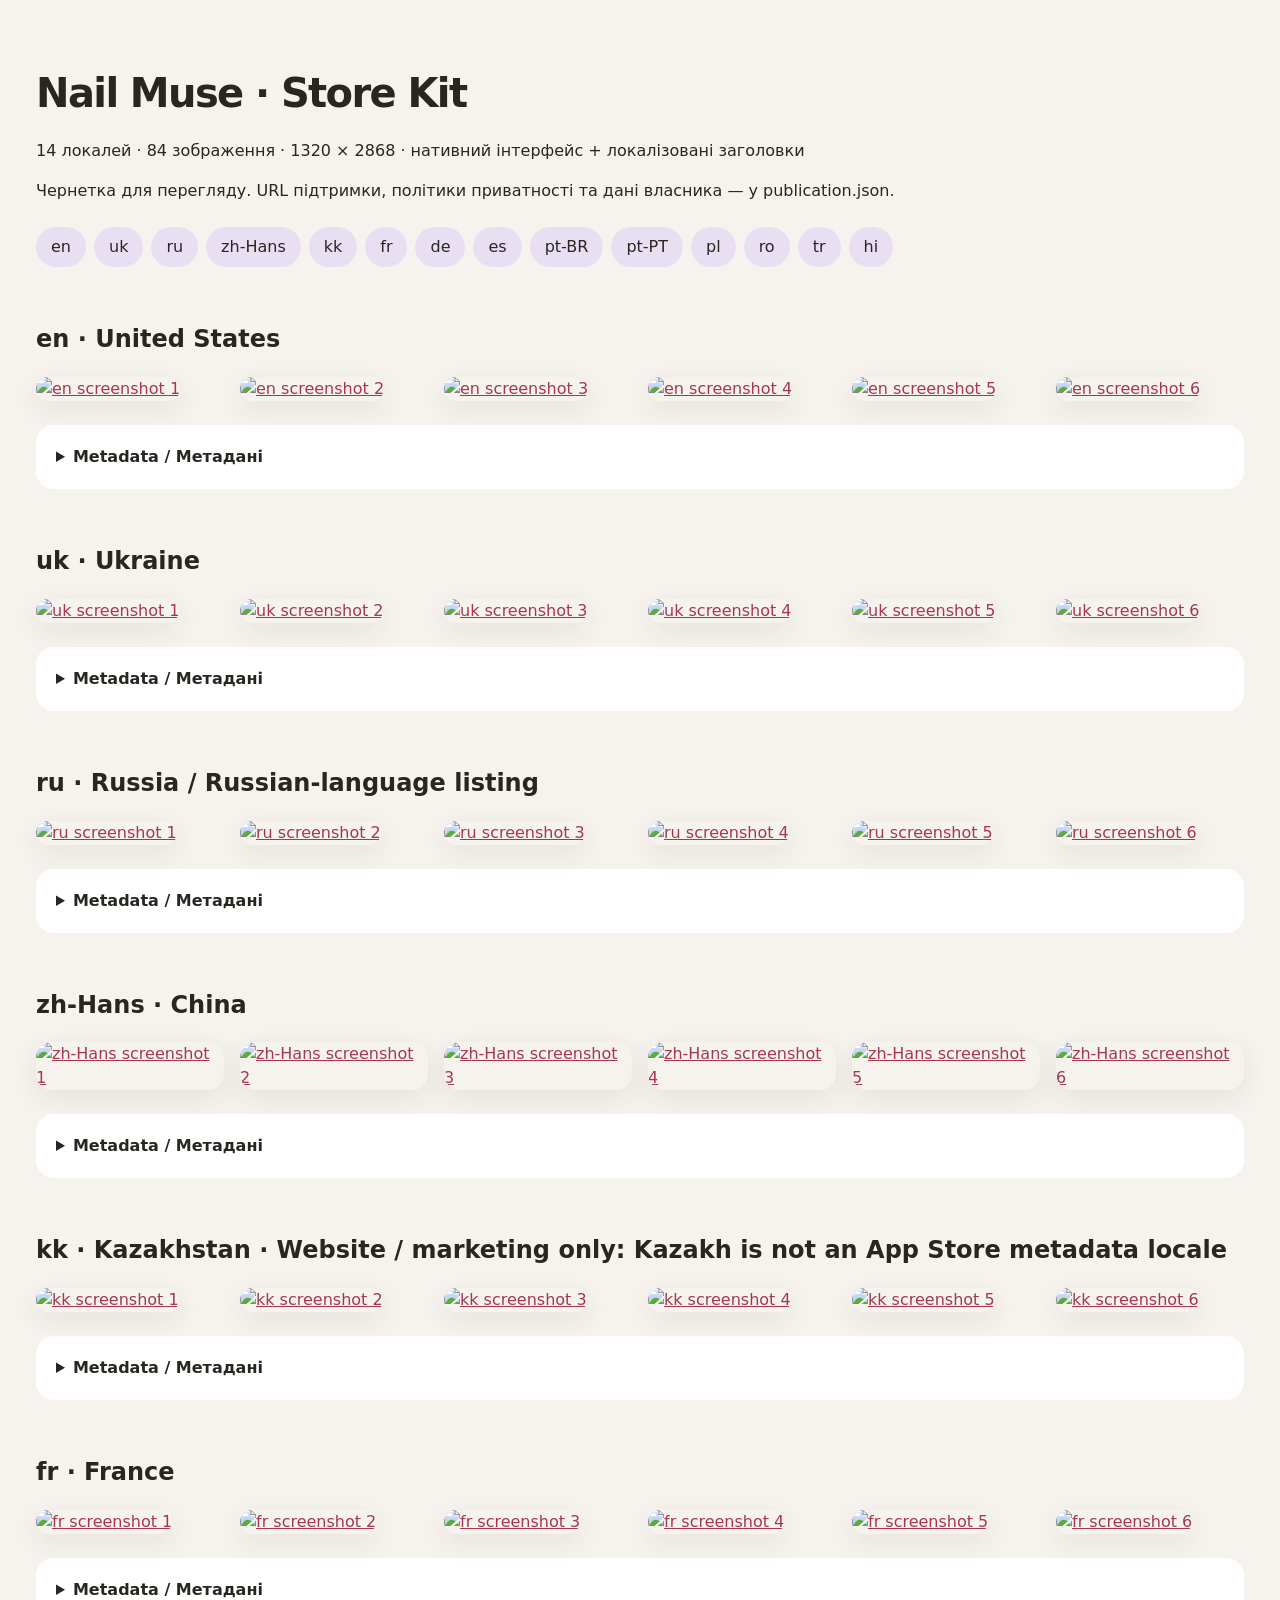
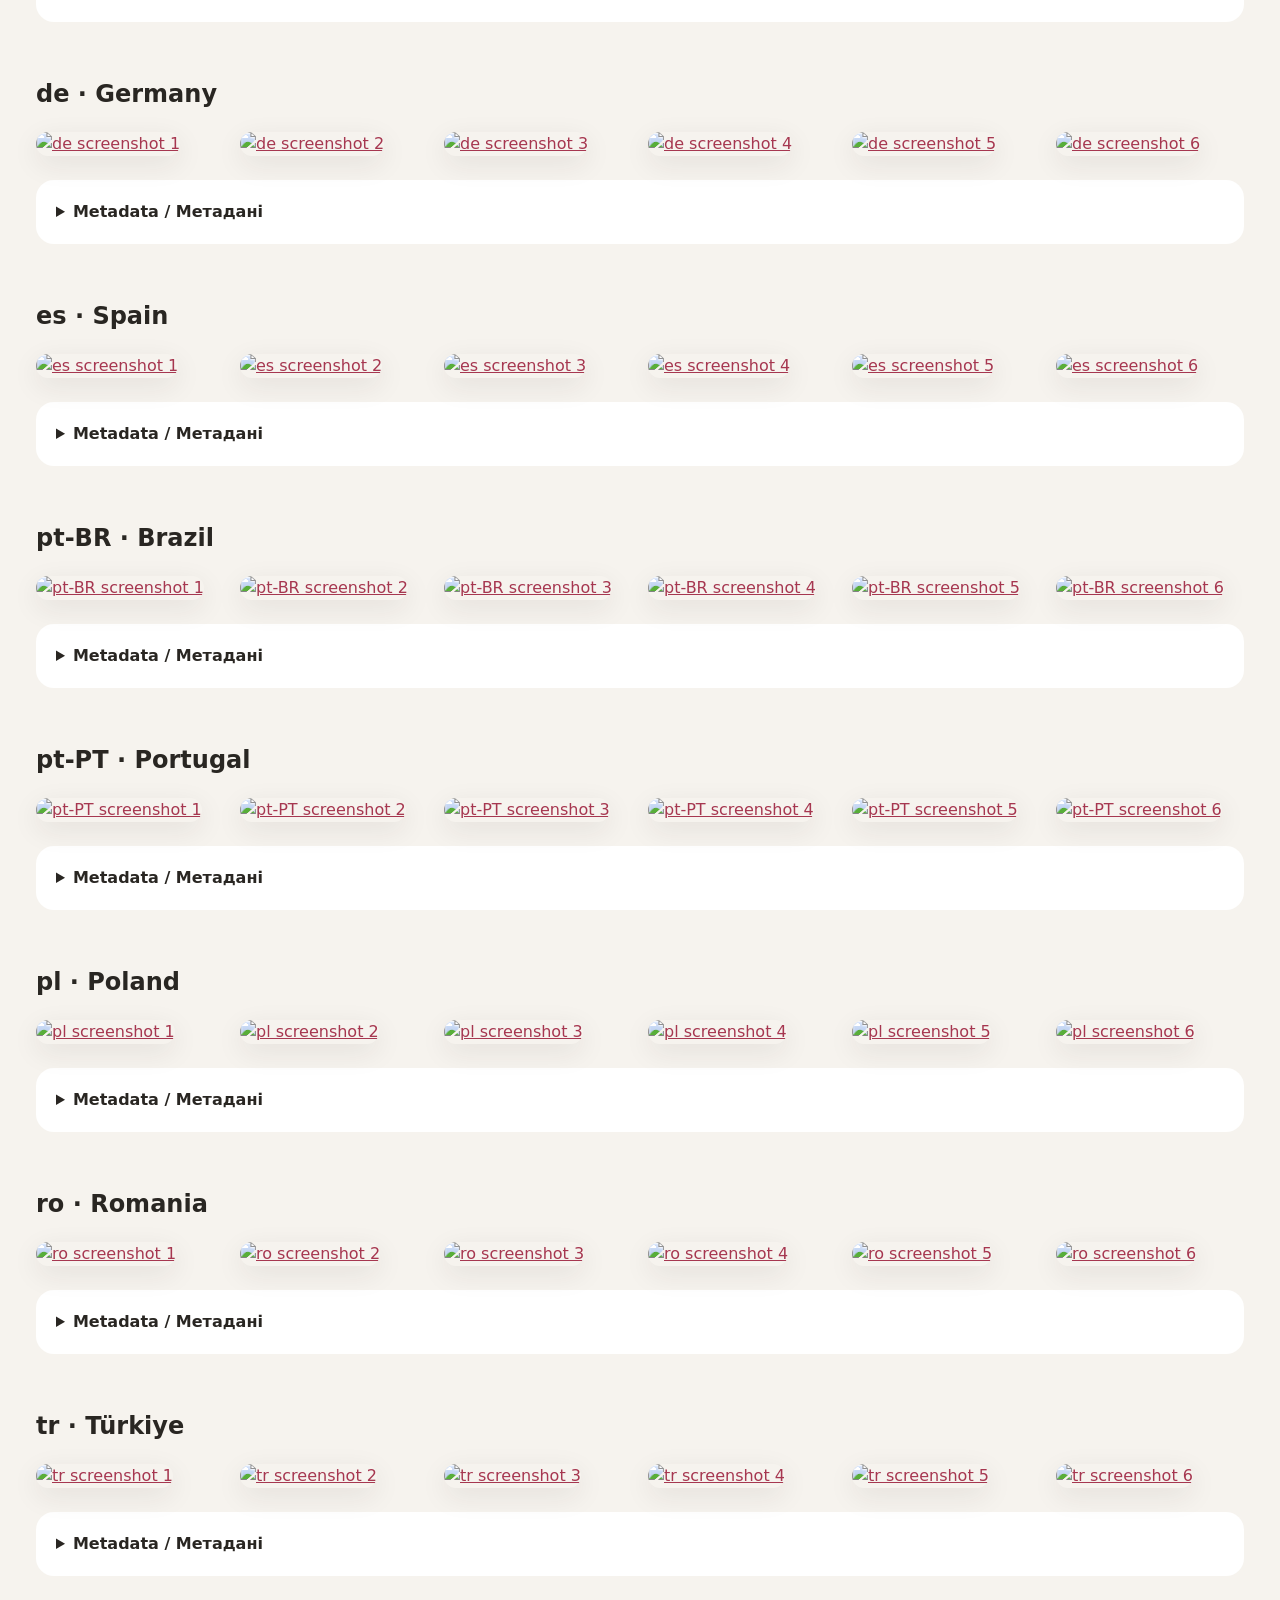
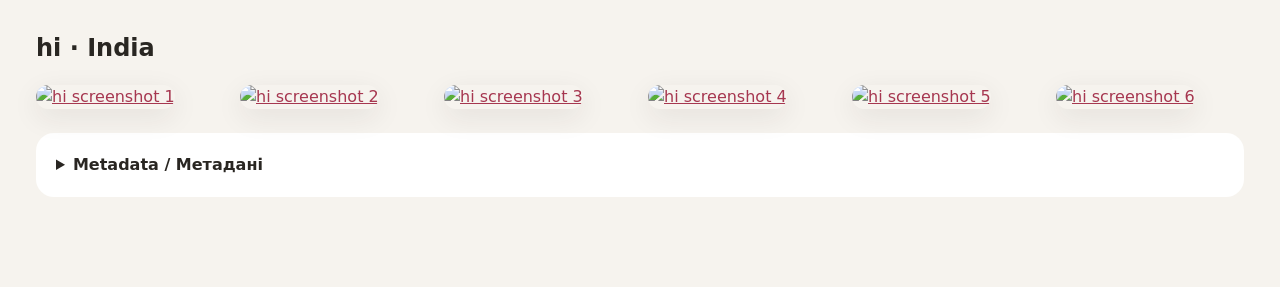
==== index.html @ b6df265c "Add files via upload" ====
<!doctype html><html lang="uk"><meta charset="utf-8"><meta name="viewport" content="width=device-width,initial-scale=1"><title>Nail Muse · Store Kit</title><style>body{font:16px system-ui;background:#f6f3ee;color:#292622;margin:0;padding:36px;line-height:1.5}h1{font-size:40px;letter-spacing:-1.6px;margin-bottom:0}nav{display:flex;gap:8px;flex-wrap:wrap;margin:24px 0}nav a{padding:8px 15px;background:#e9dff3;border-radius:24px;color:inherit;text-decoration:none}section{margin:54px 0;scroll-margin-top:24px}.shots{display:grid;grid-template-columns:repeat(6,minmax(0,1fr));gap:16px}.shots img{width:100%;border-radius:16px;box-shadow:0 8px 28px #29262216}pre{white-space:pre-wrap;font:inherit}details{background:white;border-radius:18px;padding:20px;margin-top:24px}summary{cursor:pointer;font-weight:650}strong{color:#a63750}@media(max-width:1100px){.shots{grid-template-columns:repeat(3,1fr)}}@media(max-width:600px){body{padding:18px}.shots{grid-template-columns:repeat(2,1fr)}}a{color:#a63750}</style><h1>Nail Muse · Store Kit</h1><p>14 локалей · 84 зображення · 1320 × 2868 · нативний інтерфейс + локалізовані заголовки</p><p>Чернетка для перегляду. URL підтримки, політики приватності та дані власника — у publication.json.</p><nav><a href="#en">en</a><a href="#uk">uk</a><a href="#ru">ru</a><a href="#zh-Hans">zh-Hans</a><a href="#kk">kk</a><a href="#fr">fr</a><a href="#de">de</a><a href="#es">es</a><a href="#pt-BR">pt-BR</a><a href="#pt-PT">pt-PT</a><a href="#pl">pl</a><a href="#ro">ro</a><a href="#tr">tr</a><a href="#hi">hi</a></nav><section id="en"><h2>en · United States</h2><div class="shots"><a href="screenshots/en-US/01.png"><img loading="lazy" src="screenshots/en-US/01.png" alt="en screenshot 1"></a><a href="screenshots/en-US/02.png"><img loading="lazy" src="screenshots/en-US/02.png" alt="en screenshot 2"></a><a href="screenshots/en-US/03.png"><img loading="lazy" src="screenshots/en-US/03.png" alt="en screenshot 3"></a><a href="screenshots/en-US/04.png"><img loading="lazy" src="screenshots/en-US/04.png" alt="en screenshot 4"></a><a href="screenshots/en-US/05.png"><img loading="lazy" src="screenshots/en-US/05.png" alt="en screenshot 5"></a><a href="screenshots/en-US/06.png"><img loading="lazy" src="screenshots/en-US/06.png" alt="en screenshot 6"></a></div><details><summary>Metadata / Метадані</summary><div><strong>name</strong><pre>Nail Muse: Virtual Nails</pre></div><div><strong>subtitle</strong><pre>Try colors, shapes &amp; nail art</pre></div><div><strong>promotional_text</strong><pre>Find your next manicure with live AR and photo try-on. Explore 48 shades, shapes, patterns and finishes, then save a look for your nail artist.</pre></div><div><strong>keywords</strong><pre>manicure,polish,beauty,salon,design,photo,tryon,gel,cat eye,french</pre></div><div><strong>description</strong><pre>Your next manicure starts with a little experimenting. Nail Muse lets you preview polish on your own nails with the live camera or a photo.

Explore 48 screen shades, from soft nudes to rich reds. Try your natural outline or preview almond, oval, square, squoval, coffin and stiletto shapes with adjustable length. Mix 16 pattern options and 8 effects, including French, ombré, cat eye, chrome and jelly. Choose a glossy, satin or matte finish.

Compare before and after, freeze a camera frame, or import a photo. Save and share a look to help explain your idea to a nail artist.

Images are processed on your iPhone. No account is required. Colors and extensions are visual approximations, not calibrated product matches. Results depend on lighting, angle and nail visibility.</pre></div><div><strong>release_notes</strong><pre>Choose from 13 interface languages, including Brazilian and European Portuguese. Improved lighting response, preserved natural nail detail and a new app icon.</pre></div></details></section><section id="uk"><h2>uk · Ukraine</h2><div class="shots"><a href="screenshots/uk/01.png"><img loading="lazy" src="screenshots/uk/01.png" alt="uk screenshot 1"></a><a href="screenshots/uk/02.png"><img loading="lazy" src="screenshots/uk/02.png" alt="uk screenshot 2"></a><a href="screenshots/uk/03.png"><img loading="lazy" src="screenshots/uk/03.png" alt="uk screenshot 3"></a><a href="screenshots/uk/04.png"><img loading="lazy" src="screenshots/uk/04.png" alt="uk screenshot 4"></a><a href="screenshots/uk/05.png"><img loading="lazy" src="screenshots/uk/05.png" alt="uk screenshot 5"></a><a href="screenshots/uk/06.png"><img loading="lazy" src="screenshots/uk/06.png" alt="uk screenshot 6"></a></div><details><summary>Metadata / Метадані</summary><div><strong>name</strong><pre>Nail Muse: Примірка манікюру</pre></div><div><strong>subtitle</strong><pre>Кольори, форми й дизайн нігтів</pre></div><div><strong>promotional_text</strong><pre>Знайди наступний манікюр у живій AR-примірці або на фото. Спробуй 48 відтінків, форми, малюнки й ефекти та збережи образ для майстра.</pre></div><div><strong>keywords</strong><pre>нігті,лак,салон,дизайн,фото,френч,краса</pre></div><div><strong>description</strong><pre>Твій наступний манікюр починається з експерименту. Nail Muse допоможе приміряти покриття на власних нігтях через камеру наживо або на фото.

Обирай серед 48 екранних відтінків — від ніжного нюду до насичених червоних. Залиш свою форму або приміряй мигдаль, овал, квадрат, м’який квадрат, балерину чи стилет із різною довжиною. Поєднуй 16 варіантів малюнків і 8 ефектів: френч, омбре, котяче око, хром, желе та інші. Заверши образ глянцем, сатином або матом.

Порівнюй до й після, фіксуй кадр із камери або завантажуй фото. Збережи та поділися образом, щоб показати майстру свою ідею.

Обробка відбувається на iPhone. Обліковий запис не потрібен. Кольори й нарощування — візуальна імітація, без калібрування під конкретні продукти. Результат залежить від світла, ракурсу й видимості нігтів.</pre></div><div><strong>release_notes</strong><pre>13 мов інтерфейсу, зокрема португальська для Бразилії та Португалії. Поліпшена реакція на освітлення, збереження деталей власного нігтя та нова іконка.</pre></div></details></section><section id="ru"><h2>ru · Russia / Russian-language listing</h2><div class="shots"><a href="screenshots/ru/01.png"><img loading="lazy" src="screenshots/ru/01.png" alt="ru screenshot 1"></a><a href="screenshots/ru/02.png"><img loading="lazy" src="screenshots/ru/02.png" alt="ru screenshot 2"></a><a href="screenshots/ru/03.png"><img loading="lazy" src="screenshots/ru/03.png" alt="ru screenshot 3"></a><a href="screenshots/ru/04.png"><img loading="lazy" src="screenshots/ru/04.png" alt="ru screenshot 4"></a><a href="screenshots/ru/05.png"><img loading="lazy" src="screenshots/ru/05.png" alt="ru screenshot 5"></a><a href="screenshots/ru/06.png"><img loading="lazy" src="screenshots/ru/06.png" alt="ru screenshot 6"></a></div><details><summary>Metadata / Метадані</summary><div><strong>name</strong><pre>Nail Muse: Примерка маникюра</pre></div><div><strong>subtitle</strong><pre>Цвета, формы и дизайн ногтей</pre></div><div><strong>promotional_text</strong><pre>Найди следующий маникюр с живой AR-примеркой или на фото. Попробуй 48 оттенков, формы, рисунки и эффекты, затем сохрани образ для мастера.</pre></div><div><strong>keywords</strong><pre>ногти,лак,салон,дизайн,фото,френч,красота</pre></div><div><strong>description</strong><pre>Твой следующий маникюр начинается с эксперимента. Nail Muse позволяет примерить покрытие на собственных ногтях через камеру вживую или на фото.

Выбирай из 48 экранных оттенков — от нежного нюда до насыщенного красного. Оставь свою форму или примерь миндаль, овал, квадрат, мягкий квадрат, балерину и стилет с разной длиной. Сочетай 16 вариантов рисунков и 8 эффектов: френч, омбре, кошачий глаз, хром, желе и другие. Выбери глянцевый, сатиновый или матовый финиш.

Сравнивай до и после, фиксируй кадр с камеры или загружай фото. Сохрани образ и поделись им, чтобы объяснить мастеру свою идею.

Обработка выполняется на iPhone. Аккаунт не нужен. Цвета и наращивание — визуальная имитация без калибровки под конкретные продукты. Результат зависит от света, ракурса и видимости ногтей.</pre></div><div><strong>release_notes</strong><pre>13 языков интерфейса, включая португальский для Бразилии и Португалии. Улучшенная реакция на освещение, сохранение деталей своего ногтя и новая иконка.</pre></div></details></section><section id="zh-Hans"><h2>zh-Hans · China</h2><div class="shots"><a href="screenshots/zh-Hans/01.png"><img loading="lazy" src="screenshots/zh-Hans/01.png" alt="zh-Hans screenshot 1"></a><a href="screenshots/zh-Hans/02.png"><img loading="lazy" src="screenshots/zh-Hans/02.png" alt="zh-Hans screenshot 2"></a><a href="screenshots/zh-Hans/03.png"><img loading="lazy" src="screenshots/zh-Hans/03.png" alt="zh-Hans screenshot 3"></a><a href="screenshots/zh-Hans/04.png"><img loading="lazy" src="screenshots/zh-Hans/04.png" alt="zh-Hans screenshot 4"></a><a href="screenshots/zh-Hans/05.png"><img loading="lazy" src="screenshots/zh-Hans/05.png" alt="zh-Hans screenshot 5"></a><a href="screenshots/zh-Hans/06.png"><img loading="lazy" src="screenshots/zh-Hans/06.png" alt="zh-Hans screenshot 6"></a></div><details><summary>Metadata / Метадані</summary><div><strong>name</strong><pre>Nail Muse：美甲试戴</pre></div><div><strong>subtitle</strong><pre>试颜色、甲形与美甲图案</pre></div><div><strong>promotional_text</strong><pre>用实时 AR 或照片探索下一款美甲。试戴 48 种色调、多种甲形、图案与质感，保存喜欢的搭配，展示给美甲师。</pre></div><div><strong>keywords</strong><pre>美甲试戴,指甲油,美甲设计,猫眼美甲,法式美甲,照片试色</pre></div><div><strong>description</strong><pre>下一款美甲，从试一试开始。Nail Muse 让你通过实时摄像头或照片，在自己的指甲上预览涂层。

探索 48 种屏幕色调，从柔和裸色到浓郁红色。保留原甲形，或预览杏仁形、椭圆形、方形、方圆形、芭蕾形和尖形，并调整长度。搭配 16 种图案选项与 8 种效果，包括法式、渐变、猫眼、镜面和果冻。还可选择亮面、缎面或哑光质感。

查看前后对比、拍下摄像头画面，或导入照片。保存并分享搭配，让美甲师更容易了解你的想法。

图像在 iPhone 上处理，无需注册账户。颜色与延长甲效果仅供视觉参考，未经具体产品色彩校准。效果取决于光线、角度和指甲可见程度。</pre></div><div><strong>release_notes</strong><pre>支持 13 种界面语言，包括巴西葡萄牙语和欧洲葡萄牙语。改进光照响应，保留自然指甲细节，并更新应用图标。</pre></div></details></section><section id="kk"><h2>kk · Kazakhstan · Website / marketing only: Kazakh is not an App Store metadata locale</h2><div class="shots"><a href="extra-locales/kk-KZ/screenshots/01.png"><img loading="lazy" src="extra-locales/kk-KZ/screenshots/01.png" alt="kk screenshot 1"></a><a href="extra-locales/kk-KZ/screenshots/02.png"><img loading="lazy" src="extra-locales/kk-KZ/screenshots/02.png" alt="kk screenshot 2"></a><a href="extra-locales/kk-KZ/screenshots/03.png"><img loading="lazy" src="extra-locales/kk-KZ/screenshots/03.png" alt="kk screenshot 3"></a><a href="extra-locales/kk-KZ/screenshots/04.png"><img loading="lazy" src="extra-locales/kk-KZ/screenshots/04.png" alt="kk screenshot 4"></a><a href="extra-locales/kk-KZ/screenshots/05.png"><img loading="lazy" src="extra-locales/kk-KZ/screenshots/05.png" alt="kk screenshot 5"></a><a href="extra-locales/kk-KZ/screenshots/06.png"><img loading="lazy" src="extra-locales/kk-KZ/screenshots/06.png" alt="kk screenshot 6"></a></div><details><summary>Metadata / Метадані</summary><div><strong>name</strong><pre>Nail Muse: Маникюр</pre></div><div><strong>subtitle</strong><pre>Тырнақ түсі, пішіні мен өрнегі</pre></div><div><strong>promotional_text</strong><pre>Келесі маникюріңді тікелей AR немесе фото арқылы байқап көр. 48 реңк, пішіндер, өрнектер мен әсерлерді таңда да, ұнағанын шеберге сақта.</pre></div><div><strong>keywords</strong><pre>тырнақ,маникюр,лак,өрнек,сұлулық</pre></div><div><strong>description</strong><pre>Келесі маникюрің тәжірибеден басталады. Nail Muse камера арқылы тікелей немесе фотода өз тырнақтарыңа лакты байқап көруге көмектеседі.

Нәзік нюдтан қанық қызылға дейін экрандағы 48 реңкті таңда. Табиғи пішінді сақта немесе бадам, сопақ, шаршы, жұмсақ шаршы, балерина және стилет пішіндерін әртүрлі ұзындықпен байқап көр. 16 өрнек нұсқасын және 8 әсерді үйлестір: френч, омбре, мысық көзі, хром, желе және басқалары. Жылтыр, сатин немесе күңгірт әрлеуді таңда.

Дейін және кейін салыстыр, камерадан кадр түсір немесе фото жүкте. Шеберге ойыңды түсіндіру үшін ұнаған көріністі сақтап, бөліс.

Өңдеу iPhone ішінде жүреді. Тіркелгі қажет емес. Түстер мен ұзартулар шамамен көрсетіледі, нақты өнімдерге калибрленбеген. Нәтиже жарыққа, бұрышқа және тырнақтардың көрінуіне байланысты.</pre></div><div><strong>release_notes</strong><pre>Интерфейстің 13 тілі, соның ішінде Бразилия және Португалия португал тілі. Жарыққа бейімделу жақсарды, табиғи тырнақ бөлшектері сақталады және жаңа белгіше қосылды.</pre></div></details></section><section id="fr"><h2>fr · France</h2><div class="shots"><a href="screenshots/fr-FR/01.png"><img loading="lazy" src="screenshots/fr-FR/01.png" alt="fr screenshot 1"></a><a href="screenshots/fr-FR/02.png"><img loading="lazy" src="screenshots/fr-FR/02.png" alt="fr screenshot 2"></a><a href="screenshots/fr-FR/03.png"><img loading="lazy" src="screenshots/fr-FR/03.png" alt="fr screenshot 3"></a><a href="screenshots/fr-FR/04.png"><img loading="lazy" src="screenshots/fr-FR/04.png" alt="fr screenshot 4"></a><a href="screenshots/fr-FR/05.png"><img loading="lazy" src="screenshots/fr-FR/05.png" alt="fr screenshot 5"></a><a href="screenshots/fr-FR/06.png"><img loading="lazy" src="screenshots/fr-FR/06.png" alt="fr screenshot 6"></a></div><details><summary>Metadata / Метадані</summary><div><strong>name</strong><pre>Nail Muse : Ongles virtuels</pre></div><div><strong>subtitle</strong><pre>Couleurs, formes et nail art</pre></div><div><strong>promotional_text</strong><pre>Trouvez votre prochaine manucure en AR ou sur photo. Explorez 48 teintes, formes, motifs et finitions, puis enregistrez un look pour votre pro.</pre></div><div><strong>keywords</strong><pre>manucure,vernis,beauté,salon,motif,photo,essai,gel,ongles,french</pre></div><div><strong>description</strong><pre>Votre prochaine manucure commence par un essai. Nail Muse vous permet de visualiser du vernis sur vos propres ongles, en direct avec la caméra ou sur une photo.

Explorez 48 teintes à l’écran, du nude doux au rouge intense. Gardez votre contour naturel ou essayez les formes amande, ovale, carrée, carré arrondi, ballerine et stiletto avec une longueur ajustable. Combinez 16 options de motifs et 8 effets, dont French, ombré, œil de chat, chrome et jelly. Choisissez une finition brillante, satinée ou mate.

Comparez avant et après, capturez une image ou importez une photo. Enregistrez et partagez votre look pour expliquer votre idée à votre pro.

Les images sont traitées sur votre iPhone. Aucun compte requis. Les couleurs et extensions sont indicatives, sans correspondance calibrée avec des produits précis. Le résultat dépend de la lumière, de l’angle et de la visibilité des ongles.</pre></div><div><strong>release_notes</strong><pre>13 langues d’interface, dont le portugais du Brésil et du Portugal. Éclairage amélioré, détails naturels de l’ongle préservés et nouvelle icône.</pre></div></details></section><section id="de"><h2>de · Germany</h2><div class="shots"><a href="screenshots/de-DE/01.png"><img loading="lazy" src="screenshots/de-DE/01.png" alt="de screenshot 1"></a><a href="screenshots/de-DE/02.png"><img loading="lazy" src="screenshots/de-DE/02.png" alt="de screenshot 2"></a><a href="screenshots/de-DE/03.png"><img loading="lazy" src="screenshots/de-DE/03.png" alt="de screenshot 3"></a><a href="screenshots/de-DE/04.png"><img loading="lazy" src="screenshots/de-DE/04.png" alt="de screenshot 4"></a><a href="screenshots/de-DE/05.png"><img loading="lazy" src="screenshots/de-DE/05.png" alt="de screenshot 5"></a><a href="screenshots/de-DE/06.png"><img loading="lazy" src="screenshots/de-DE/06.png" alt="de screenshot 6"></a></div><details><summary>Metadata / Метадані</summary><div><strong>name</strong><pre>Nail Muse: Virtuelle Nägel</pre></div><div><strong>subtitle</strong><pre>Farben, Formen &amp; Nageldesign</pre></div><div><strong>promotional_text</strong><pre>Finde deine nächste Maniküre mit Live-AR und Foto-Anprobe. Entdecke 48 Farben, Formen, Muster und Finishes. Speichere deinen Look fürs Nagelstudio.</pre></div><div><strong>keywords</strong><pre>maniküre,nagellack,beauty,studio,muster,foto,anprobe,gel,katzenauge,french</pre></div><div><strong>description</strong><pre>Deine nächste Maniküre beginnt mit Ausprobieren. Mit Nail Muse siehst du Nagellack auf deinen eigenen Nägeln – live mit der Kamera oder auf einem Foto.

Entdecke 48 Bildschirmfarben, von sanften Nudetönen bis zu sattem Rot. Behalte deine natürliche Kontur oder probiere Mandel, Oval, Eckig, Abgerundet, Ballerina und Stiletto mit anpassbarer Länge. Kombiniere 16 Musteroptionen und 8 Effekte, darunter French, Ombré, Katzenauge, Chrom und Jelly. Wähle Glanz, Satin oder Matt.

Vergleiche vorher und nachher, nimm ein Kamerabild auf oder importiere ein Foto. Speichere und teile einen Look, um deine Idee im Nagelstudio zu zeigen.

Bilder werden auf deinem iPhone verarbeitet. Kein Konto erforderlich. Farben und Verlängerungen sind visuelle Näherungen ohne kalibrierte Produktzuordnung. Das Ergebnis hängt von Licht, Winkel und sichtbaren Nägeln ab.</pre></div><div><strong>release_notes</strong><pre>13 Sprachen, darunter brasilianisches und europäisches Portugiesisch. Verbesserte Lichtanpassung, erhaltene natürliche Nageldetails und ein neues App-Symbol.</pre></div></details></section><section id="es"><h2>es · Spain</h2><div class="shots"><a href="screenshots/es-ES/01.png"><img loading="lazy" src="screenshots/es-ES/01.png" alt="es screenshot 1"></a><a href="screenshots/es-ES/02.png"><img loading="lazy" src="screenshots/es-ES/02.png" alt="es screenshot 2"></a><a href="screenshots/es-ES/03.png"><img loading="lazy" src="screenshots/es-ES/03.png" alt="es screenshot 3"></a><a href="screenshots/es-ES/04.png"><img loading="lazy" src="screenshots/es-ES/04.png" alt="es screenshot 4"></a><a href="screenshots/es-ES/05.png"><img loading="lazy" src="screenshots/es-ES/05.png" alt="es screenshot 5"></a><a href="screenshots/es-ES/06.png"><img loading="lazy" src="screenshots/es-ES/06.png" alt="es screenshot 6"></a></div><details><summary>Metadata / Метадані</summary><div><strong>name</strong><pre>Nail Muse: Uñas virtuales</pre></div><div><strong>subtitle</strong><pre>Prueba colores y diseños</pre></div><div><strong>promotional_text</strong><pre>Encuentra tu próxima manicura con AR en directo o en una foto. Explora 48 tonos, formas, diseños y acabados. Guarda tu look para tu manicurista.</pre></div><div><strong>keywords</strong><pre>manicura,esmalte,belleza,salón,diseño,foto,prueba,gel,francesa,ojodegato</pre></div><div><strong>description</strong><pre>Tu próxima manicura empieza por probar. Nail Muse te permite ver esmalte en tus propias uñas con la cámara en directo o en una foto.

Explora 48 tonos en pantalla, desde nude suaves hasta rojos intensos. Conserva tu contorno natural o prueba formas almendradas, ovaladas, cuadradas, cuadradas suaves, bailarinas y stiletto con longitud ajustable. Combina 16 opciones de diseño y 8 efectos, como francesa, degradado, ojo de gato, cromo y jelly. Elige brillo, satinado o mate.

Compara antes y después, captura un fotograma o importa una foto. Guarda y comparte un look para explicar tu idea a tu manicurista.

Las imágenes se procesan en tu iPhone. No necesitas una cuenta. Los colores y las extensiones son aproximaciones visuales, sin equivalencia calibrada con productos concretos. El resultado depende de la luz, el ángulo y la visibilidad de las uñas.</pre></div><div><strong>release_notes</strong><pre>Interfaz en 13 idiomas, incluidos portugués de Brasil y de Portugal. Mejor respuesta a la iluminación, detalles naturales de la uña preservados y nuevo icono.</pre></div></details></section><section id="pt-BR"><h2>pt-BR · Brazil</h2><div class="shots"><a href="screenshots/pt-BR/01.png"><img loading="lazy" src="screenshots/pt-BR/01.png" alt="pt-BR screenshot 1"></a><a href="screenshots/pt-BR/02.png"><img loading="lazy" src="screenshots/pt-BR/02.png" alt="pt-BR screenshot 2"></a><a href="screenshots/pt-BR/03.png"><img loading="lazy" src="screenshots/pt-BR/03.png" alt="pt-BR screenshot 3"></a><a href="screenshots/pt-BR/04.png"><img loading="lazy" src="screenshots/pt-BR/04.png" alt="pt-BR screenshot 4"></a><a href="screenshots/pt-BR/05.png"><img loading="lazy" src="screenshots/pt-BR/05.png" alt="pt-BR screenshot 5"></a><a href="screenshots/pt-BR/06.png"><img loading="lazy" src="screenshots/pt-BR/06.png" alt="pt-BR screenshot 6"></a></div><details><summary>Metadata / Метадані</summary><div><strong>name</strong><pre>Nail Muse: Unhas virtuais</pre></div><div><strong>subtitle</strong><pre>Teste cores, formatos e arte</pre></div><div><strong>promotional_text</strong><pre>Encontre sua próxima manicure com AR ao vivo ou em foto. Explore 48 tons, formatos, desenhos e acabamentos. Salve seu look para sua manicure.</pre></div><div><strong>keywords</strong><pre>manicure,esmalte,beleza,salão,desenho,foto,teste,gel,francesinha,unhas</pre></div><div><strong>description</strong><pre>Sua próxima manicure começa com uma experiência. Nail Muse permite testar esmaltes nas suas próprias unhas com a câmera ao vivo ou em uma foto.

Explore 48 tons na tela, dos nudes suaves aos vermelhos intensos. Mantenha seu formato natural ou teste unhas amendoadas, ovais, quadradas, quadradas suaves, bailarinas e stiletto com comprimento ajustável. Combine 16 opções de desenho e 8 efeitos, incluindo francesinha, ombré, olho de gato, cromado e jelly. Escolha brilho, acetinado ou fosco.

Compare antes e depois, capture uma imagem da câmera ou importe uma foto. Salve e compartilhe um look para mostrar sua ideia à manicure.

As imagens são processadas no seu iPhone. Não é preciso criar uma conta. Cores e alongamentos são aproximações visuais, sem correspondência calibrada com produtos específicos. O resultado depende da luz, do ângulo e da visibilidade das unhas.</pre></div><div><strong>release_notes</strong><pre>Interface em 13 idiomas, incluindo português do Brasil e de Portugal. Melhor resposta à iluminação, detalhes naturais da unha preservados e novo ícone.</pre></div></details></section><section id="pt-PT"><h2>pt-PT · Portugal</h2><div class="shots"><a href="screenshots/pt-PT/01.png"><img loading="lazy" src="screenshots/pt-PT/01.png" alt="pt-PT screenshot 1"></a><a href="screenshots/pt-PT/02.png"><img loading="lazy" src="screenshots/pt-PT/02.png" alt="pt-PT screenshot 2"></a><a href="screenshots/pt-PT/03.png"><img loading="lazy" src="screenshots/pt-PT/03.png" alt="pt-PT screenshot 3"></a><a href="screenshots/pt-PT/04.png"><img loading="lazy" src="screenshots/pt-PT/04.png" alt="pt-PT screenshot 4"></a><a href="screenshots/pt-PT/05.png"><img loading="lazy" src="screenshots/pt-PT/05.png" alt="pt-PT screenshot 5"></a><a href="screenshots/pt-PT/06.png"><img loading="lazy" src="screenshots/pt-PT/06.png" alt="pt-PT screenshot 6"></a></div><details><summary>Metadata / Метадані</summary><div><strong>name</strong><pre>Nail Muse: Unhas virtuais</pre></div><div><strong>subtitle</strong><pre>Experimenta cores e formatos</pre></div><div><strong>promotional_text</strong><pre>Encontra a tua próxima manicura com AR em direto ou numa foto. Explora 48 tons, formatos, desenhos e acabamentos. Guarda o look para a tua profissional.</pre></div><div><strong>keywords</strong><pre>manicura,verniz,beleza,salão,desenho,foto,experimentar,gel,francesinha,unhas</pre></div><div><strong>description</strong><pre>A tua próxima manicura começa por experimentar. Nail Muse permite experimentar vernizes nas tuas próprias unhas com a câmara em direto ou numa fotografia.

Explora 48 tons no ecrã, dos nudes suaves aos vermelhos intensos. Mantém o teu formato natural ou experimenta unhas amendoadas, ovais, quadradas, quadradas suaves, bailarinas e stiletto com comprimento ajustável. Combina 16 opções de desenho e 8 efeitos, incluindo francesinha, ombré, olho de gato, cromado e jelly. Escolhe brilho, acetinado ou mate.

Compara antes e depois, captura uma imagem da câmara ou importa uma foto. Guarda e partilha um look para mostrar a tua ideia à profissional de unhas.

As imagens são processadas no teu iPhone. Não precisas de criar uma conta. Cores e alongamentos são aproximações visuais, sem correspondência calibrada com produtos específicos. O resultado depende da luz, do ângulo e da visibilidade das unhas.</pre></div><div><strong>release_notes</strong><pre>Interface em 13 idiomas, incluindo português do Brasil e de Portugal. Melhor resposta à iluminação, detalhes naturais da unha preservados e novo ícone.</pre></div></details></section><section id="pl"><h2>pl · Poland</h2><div class="shots"><a href="screenshots/pl/01.png"><img loading="lazy" src="screenshots/pl/01.png" alt="pl screenshot 1"></a><a href="screenshots/pl/02.png"><img loading="lazy" src="screenshots/pl/02.png" alt="pl screenshot 2"></a><a href="screenshots/pl/03.png"><img loading="lazy" src="screenshots/pl/03.png" alt="pl screenshot 3"></a><a href="screenshots/pl/04.png"><img loading="lazy" src="screenshots/pl/04.png" alt="pl screenshot 4"></a><a href="screenshots/pl/05.png"><img loading="lazy" src="screenshots/pl/05.png" alt="pl screenshot 5"></a><a href="screenshots/pl/06.png"><img loading="lazy" src="screenshots/pl/06.png" alt="pl screenshot 6"></a></div><details><summary>Metadata / Метадані</summary><div><strong>name</strong><pre>Nail Muse: Wirtualne paznokcie</pre></div><div><strong>subtitle</strong><pre>Przymierz kolory i zdobienia</pre></div><div><strong>promotional_text</strong><pre>Znajdź kolejny manicure dzięki AR na żywo lub przymiarce na zdjęciu. Odkryj 48 odcieni, kształty, wzory i efekty. Zapisz pomysł dla stylistki.</pre></div><div><strong>keywords</strong><pre>manicure,lakier,uroda,salon,wzory,zdjęcie,przymiarka,żel,french,paznokcie</pre></div><div><strong>description</strong><pre>Twój kolejny manicure zaczyna się od przymiarki. Nail Muse pozwala zobaczyć lakier na własnych paznokciach z kamerą na żywo lub na zdjęciu.

Odkryj 48 odcieni ekranowych, od delikatnych nude po intensywne czerwienie. Zachowaj naturalny kontur lub przymierz migdał, owal, kwadrat, miękki kwadrat, balerinę i szpic z regulacją długości. Łącz 16 wariantów wzorów i 8 efektów, takich jak french, ombré, kocie oko, chrom i jelly. Wybierz połysk, satynę lub mat.

Porównaj przed i po, zatrzymaj kadr z kamery albo zaimportuj zdjęcie. Zapisz i udostępnij stylizację, aby pokazać stylistce swój pomysł.

Obrazy są przetwarzane na iPhonie. Konto nie jest wymagane. Kolory i przedłużenia są orientacyjną wizualizacją, bez kalibracji do konkretnych produktów. Wynik zależy od światła, kąta i widoczności paznokci.</pre></div><div><strong>release_notes</strong><pre>Interfejs w 13 językach, w tym portugalskim z Brazylii i Portugalii. Lepsze dopasowanie do światła, zachowane detale naturalnego paznokcia i nowa ikona.</pre></div></details></section><section id="ro"><h2>ro · Romania</h2><div class="shots"><a href="screenshots/ro/01.png"><img loading="lazy" src="screenshots/ro/01.png" alt="ro screenshot 1"></a><a href="screenshots/ro/02.png"><img loading="lazy" src="screenshots/ro/02.png" alt="ro screenshot 2"></a><a href="screenshots/ro/03.png"><img loading="lazy" src="screenshots/ro/03.png" alt="ro screenshot 3"></a><a href="screenshots/ro/04.png"><img loading="lazy" src="screenshots/ro/04.png" alt="ro screenshot 4"></a><a href="screenshots/ro/05.png"><img loading="lazy" src="screenshots/ro/05.png" alt="ro screenshot 5"></a><a href="screenshots/ro/06.png"><img loading="lazy" src="screenshots/ro/06.png" alt="ro screenshot 6"></a></div><details><summary>Metadata / Метадані</summary><div><strong>name</strong><pre>Nail Muse: Unghii virtuale</pre></div><div><strong>subtitle</strong><pre>Probează culori și modele</pre></div><div><strong>promotional_text</strong><pre>Găsește următoarea manichiură cu AR live sau pe fotografie. Explorează 48 de nuanțe, forme, modele și finisaje. Salvează ideea pentru manichiuristă.</pre></div><div><strong>keywords</strong><pre>manichiură,ojă,frumusețe,salon,model,foto,probă,gel,french,unghii</pre></div><div><strong>description</strong><pre>Următoarea ta manichiură începe cu o probă. Nail Muse îți arată oja pe propriile unghii, cu camera live sau pe o fotografie.

Explorează 48 de nuanțe pe ecran, de la nude delicat la roșu intens. Păstrează conturul natural sau probează forme de migdală, ovale, pătrate, pătrate rotunjite, balerină și stiletto, cu lungime reglabilă. Combină 16 opțiuni de modele și 8 efecte, inclusiv French, ombré, ochi de pisică, crom și jelly. Alege un finisaj lucios, satinat sau mat.

Compară înainte și după, capturează un cadru sau importă o fotografie. Salvează și distribuie un look pentru a-i explica manichiuristei ideea ta.

Imaginile sunt procesate pe iPhone. Nu este necesar un cont. Culorile și extensiile sunt aproximări vizuale, fără calibrare pentru produse specifice. Rezultatul depinde de lumină, unghi și vizibilitatea unghiilor.</pre></div><div><strong>release_notes</strong><pre>Interfață în 13 limbi, inclusiv portugheză din Brazilia și Portugalia. Adaptare îmbunătățită la lumină, detalii naturale ale unghiei păstrate și o pictogramă nouă.</pre></div></details></section><section id="tr"><h2>tr · Türkiye</h2><div class="shots"><a href="screenshots/tr/01.png"><img loading="lazy" src="screenshots/tr/01.png" alt="tr screenshot 1"></a><a href="screenshots/tr/02.png"><img loading="lazy" src="screenshots/tr/02.png" alt="tr screenshot 2"></a><a href="screenshots/tr/03.png"><img loading="lazy" src="screenshots/tr/03.png" alt="tr screenshot 3"></a><a href="screenshots/tr/04.png"><img loading="lazy" src="screenshots/tr/04.png" alt="tr screenshot 4"></a><a href="screenshots/tr/05.png"><img loading="lazy" src="screenshots/tr/05.png" alt="tr screenshot 5"></a><a href="screenshots/tr/06.png"><img loading="lazy" src="screenshots/tr/06.png" alt="tr screenshot 6"></a></div><details><summary>Metadata / Метадані</summary><div><strong>name</strong><pre>Nail Muse: Sanal Tırnaklar</pre></div><div><strong>subtitle</strong><pre>Renk, şekil ve desen dene</pre></div><div><strong>promotional_text</strong><pre>Canlı AR veya fotoğrafla sıradaki manikürünü bul. 48 ton, farklı şekiller, desenler ve bitişler keşfet. Görünümünü maniküristin için kaydet.</pre></div><div><strong>keywords</strong><pre>manikür,oje,güzellik,salon,desen,fotoğraf,deneme,jel,kedigözü,french</pre></div><div><strong>description</strong><pre>Sıradaki manikürün denemekle başlar. Nail Muse, canlı kamera veya fotoğraf üzerinden ojeyi kendi tırnaklarında görmeni sağlar.

Yumuşak nude tonlardan yoğun kırmızılara kadar 48 ekran rengini keşfet. Doğal şeklini koru veya ayarlanabilir uzunluklarla badem, oval, kare, yuvarlak kare, balerin ve stiletto dene. French, ombre, kedi gözü, krom ve jelly dahil 16 desen seçeneğini ve 8 efekti birleştir. Parlak, saten veya mat bitiş seç.

Önce ve sonra karşılaştır, kameradan bir kare yakala ya da fotoğraf içe aktar. Fikrini maniküristine anlatmak için görünümü kaydet ve paylaş.

Görüntüler iPhone’unda işlenir. Hesap gerekmez. Renkler ve uzatmalar görsel yaklaşımlardır; belirli ürünlerle kalibre edilmiş eşleşmeler değildir. Sonuç ışığa, açıya ve tırnakların görünürlüğüne bağlıdır.</pre></div><div><strong>release_notes</strong><pre>Brezilya ve Avrupa Portekizcesi dahil 13 arayüz dili. Geliştirilmiş ışık uyumu, korunan doğal tırnak ayrıntıları ve yeni uygulama simgesi.</pre></div></details></section><section id="hi"><h2>hi · India</h2><div class="shots"><a href="screenshots/hi/01.png"><img loading="lazy" src="screenshots/hi/01.png" alt="hi screenshot 1"></a><a href="screenshots/hi/02.png"><img loading="lazy" src="screenshots/hi/02.png" alt="hi screenshot 2"></a><a href="screenshots/hi/03.png"><img loading="lazy" src="screenshots/hi/03.png" alt="hi screenshot 3"></a><a href="screenshots/hi/04.png"><img loading="lazy" src="screenshots/hi/04.png" alt="hi screenshot 4"></a><a href="screenshots/hi/05.png"><img loading="lazy" src="screenshots/hi/05.png" alt="hi screenshot 5"></a><a href="screenshots/hi/06.png"><img loading="lazy" src="screenshots/hi/06.png" alt="hi screenshot 6"></a></div><details><summary>Metadata / Метадані</summary><div><strong>name</strong><pre>Nail Muse: नेल ट्राई-ऑन</pre></div><div><strong>subtitle</strong><pre>रंग और नेल डिज़ाइन आज़माएँ</pre></div><div><strong>promotional_text</strong><pre>लाइव AR या फ़ोटो पर अपना अगला मैनीक्योर आज़माएँ। 48 शेड, आकार, डिज़ाइन और फ़िनिश देखें। पसंद आया लुक अपने नेल आर्टिस्ट के लिए सहेजें।</pre></div><div><strong>keywords</strong><pre>नाखून,मैनीक्योर,नेलआर्ट,पॉलिश</pre></div><div><strong>description</strong><pre>आपका अगला मैनीक्योर कुछ नया आज़माने से शुरू होता है। Nail Muse से लाइव कैमरे या फ़ोटो पर अपने नाखूनों पर पॉलिश का लुक देखें।

हल्के न्यूड से गहरे लाल तक स्क्रीन पर 48 शेड आज़माएँ। प्राकृतिक आकार रखें या बादाम, अंडाकार, चौकोर, नरम चौकोर, बैलेरीना और स्टिलेटो आकारों की लंबाई बदलकर देखें। फ्रेंच, ओम्ब्रे, कैट आई, क्रोम और जेली सहित 16 डिज़ाइन विकल्प और 8 इफ़ेक्ट मिलाएँ। चमकदार, सैटिन या मैट फ़िनिश चुनें।

पहले और बाद का रूप देखें, कैमरे का फ़्रेम कैप्चर करें या फ़ोटो लाएँ। अपना विचार नेल आर्टिस्ट को समझाने के लिए लुक सहेजें और शेयर करें।

तस्वीरें आपके iPhone पर प्रोसेस होती हैं। खाते की ज़रूरत नहीं है। रंग और एक्सटेंशन अनुमानित दृश्य हैं, किसी खास उत्पाद से कैलिब्रेट किया गया मिलान नहीं। नतीजा रोशनी, कोण और नाखूनों की दृश्यता पर निर्भर करता है।</pre></div><div><strong>release_notes</strong><pre>ब्राज़ील और यूरोप की पुर्तगाली सहित 13 इंटरफ़ेस भाषाएँ। बेहतर प्रकाश अनुकूलन, प्राकृतिक नाखून की बारीकियाँ सुरक्षित और नया ऐप आइकन।</pre></div></details></section></html>
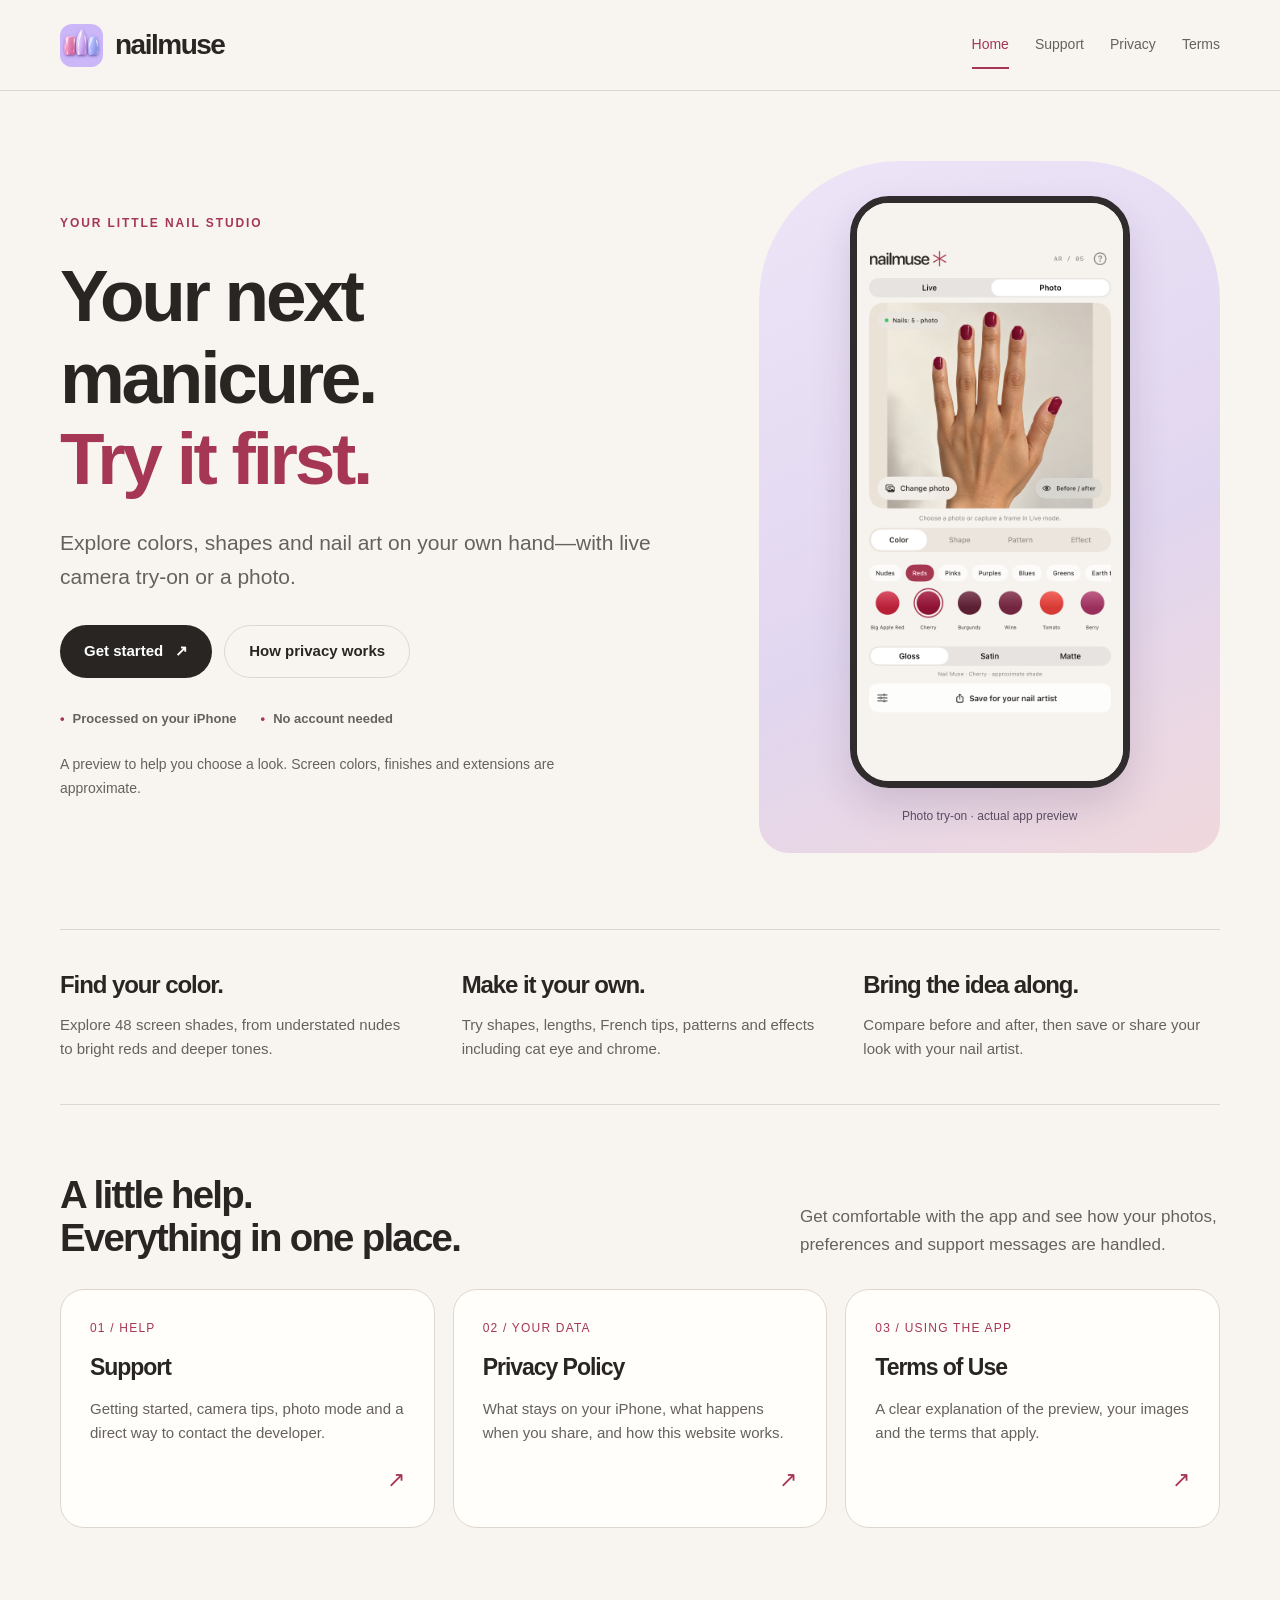
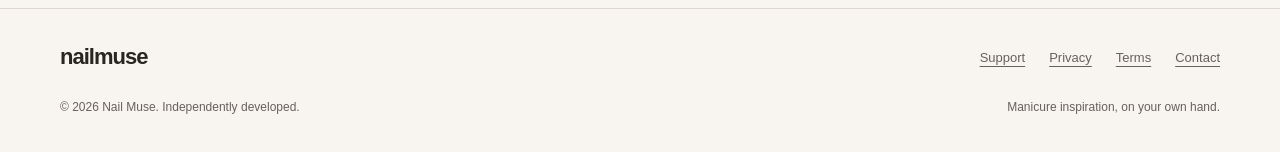
==== commit da38982b: "Add files via upload" ====
--- a/index.html
+++ b/index.html
@@ -1,85 +1,14 @@
-<!doctype html><html lang="uk"><meta charset="utf-8"><meta name="viewport" content="width=device-width,initial-scale=1"><title>Nail Muse · Store Kit</title><style>body{font:16px system-ui;background:#f6f3ee;color:#292622;margin:0;padding:36px;line-height:1.5}h1{font-size:40px;letter-spacing:-1.6px;margin-bottom:0}nav{display:flex;gap:8px;flex-wrap:wrap;margin:24px 0}nav a{padding:8px 15px;background:#e9dff3;border-radius:24px;color:inherit;text-decoration:none}section{margin:54px 0;scroll-margin-top:24px}.shots{display:grid;grid-template-columns:repeat(6,minmax(0,1fr));gap:16px}.shots img{width:100%;border-radius:16px;box-shadow:0 8px 28px #29262216}pre{white-space:pre-wrap;font:inherit}details{background:white;border-radius:18px;padding:20px;margin-top:24px}summary{cursor:pointer;font-weight:650}strong{color:#a63750}@media(max-width:1100px){.shots{grid-template-columns:repeat(3,1fr)}}@media(max-width:600px){body{padding:18px}.shots{grid-template-columns:repeat(2,1fr)}}a{color:#a63750}</style><h1>Nail Muse · Store Kit</h1><p>14 локалей · 84 зображення · 1320 × 2868 · нативний інтерфейс + локалізовані заголовки</p><p>Чернетка для перегляду. URL підтримки, політики приватності та дані власника — у publication.json.</p><nav><a href="#en">en</a><a href="#uk">uk</a><a href="#ru">ru</a><a href="#zh-Hans">zh-Hans</a><a href="#kk">kk</a><a href="#fr">fr</a><a href="#de">de</a><a href="#es">es</a><a href="#pt-BR">pt-BR</a><a href="#pt-PT">pt-PT</a><a href="#pl">pl</a><a href="#ro">ro</a><a href="#tr">tr</a><a href="#hi">hi</a></nav><section id="en"><h2>en · United States</h2><div class="shots"><a href="screenshots/en-US/01.png"><img loading="lazy" src="screenshots/en-US/01.png" alt="en screenshot 1"></a><a href="screenshots/en-US/02.png"><img loading="lazy" src="screenshots/en-US/02.png" alt="en screenshot 2"></a><a href="screenshots/en-US/03.png"><img loading="lazy" src="screenshots/en-US/03.png" alt="en screenshot 3"></a><a href="screenshots/en-US/04.png"><img loading="lazy" src="screenshots/en-US/04.png" alt="en screenshot 4"></a><a href="screenshots/en-US/05.png"><img loading="lazy" src="screenshots/en-US/05.png" alt="en screenshot 5"></a><a href="screenshots/en-US/06.png"><img loading="lazy" src="screenshots/en-US/06.png" alt="en screenshot 6"></a></div><details><summary>Metadata / Метадані</summary><div><strong>name</strong><pre>Nail Muse: Virtual Nails</pre></div><div><strong>subtitle</strong><pre>Try colors, shapes &amp; nail art</pre></div><div><strong>promotional_text</strong><pre>Find your next manicure with live AR and photo try-on. Explore 48 shades, shapes, patterns and finishes, then save a look for your nail artist.</pre></div><div><strong>keywords</strong><pre>manicure,polish,beauty,salon,design,photo,tryon,gel,cat eye,french</pre></div><div><strong>description</strong><pre>Your next manicure starts with a little experimenting. Nail Muse lets you preview polish on your own nails with the live camera or a photo.
-
-Explore 48 screen shades, from soft nudes to rich reds. Try your natural outline or preview almond, oval, square, squoval, coffin and stiletto shapes with adjustable length. Mix 16 pattern options and 8 effects, including French, ombré, cat eye, chrome and jelly. Choose a glossy, satin or matte finish.
-
-Compare before and after, freeze a camera frame, or import a photo. Save and share a look to help explain your idea to a nail artist.
-
-Images are processed on your iPhone. No account is required. Colors and extensions are visual approximations, not calibrated product matches. Results depend on lighting, angle and nail visibility.</pre></div><div><strong>release_notes</strong><pre>Choose from 13 interface languages, including Brazilian and European Portuguese. Improved lighting response, preserved natural nail detail and a new app icon.</pre></div></details></section><section id="uk"><h2>uk · Ukraine</h2><div class="shots"><a href="screenshots/uk/01.png"><img loading="lazy" src="screenshots/uk/01.png" alt="uk screenshot 1"></a><a href="screenshots/uk/02.png"><img loading="lazy" src="screenshots/uk/02.png" alt="uk screenshot 2"></a><a href="screenshots/uk/03.png"><img loading="lazy" src="screenshots/uk/03.png" alt="uk screenshot 3"></a><a href="screenshots/uk/04.png"><img loading="lazy" src="screenshots/uk/04.png" alt="uk screenshot 4"></a><a href="screenshots/uk/05.png"><img loading="lazy" src="screenshots/uk/05.png" alt="uk screenshot 5"></a><a href="screenshots/uk/06.png"><img loading="lazy" src="screenshots/uk/06.png" alt="uk screenshot 6"></a></div><details><summary>Metadata / Метадані</summary><div><strong>name</strong><pre>Nail Muse: Примірка манікюру</pre></div><div><strong>subtitle</strong><pre>Кольори, форми й дизайн нігтів</pre></div><div><strong>promotional_text</strong><pre>Знайди наступний манікюр у живій AR-примірці або на фото. Спробуй 48 відтінків, форми, малюнки й ефекти та збережи образ для майстра.</pre></div><div><strong>keywords</strong><pre>нігті,лак,салон,дизайн,фото,френч,краса</pre></div><div><strong>description</strong><pre>Твій наступний манікюр починається з експерименту. Nail Muse допоможе приміряти покриття на власних нігтях через камеру наживо або на фото.
-
-Обирай серед 48 екранних відтінків — від ніжного нюду до насичених червоних. Залиш свою форму або приміряй мигдаль, овал, квадрат, м’який квадрат, балерину чи стилет із різною довжиною. Поєднуй 16 варіантів малюнків і 8 ефектів: френч, омбре, котяче око, хром, желе та інші. Заверши образ глянцем, сатином або матом.
-
-Порівнюй до й після, фіксуй кадр із камери або завантажуй фото. Збережи та поділися образом, щоб показати майстру свою ідею.
-
-Обробка відбувається на iPhone. Обліковий запис не потрібен. Кольори й нарощування — візуальна імітація, без калібрування під конкретні продукти. Результат залежить від світла, ракурсу й видимості нігтів.</pre></div><div><strong>release_notes</strong><pre>13 мов інтерфейсу, зокрема португальська для Бразилії та Португалії. Поліпшена реакція на освітлення, збереження деталей власного нігтя та нова іконка.</pre></div></details></section><section id="ru"><h2>ru · Russia / Russian-language listing</h2><div class="shots"><a href="screenshots/ru/01.png"><img loading="lazy" src="screenshots/ru/01.png" alt="ru screenshot 1"></a><a href="screenshots/ru/02.png"><img loading="lazy" src="screenshots/ru/02.png" alt="ru screenshot 2"></a><a href="screenshots/ru/03.png"><img loading="lazy" src="screenshots/ru/03.png" alt="ru screenshot 3"></a><a href="screenshots/ru/04.png"><img loading="lazy" src="screenshots/ru/04.png" alt="ru screenshot 4"></a><a href="screenshots/ru/05.png"><img loading="lazy" src="screenshots/ru/05.png" alt="ru screenshot 5"></a><a href="screenshots/ru/06.png"><img loading="lazy" src="screenshots/ru/06.png" alt="ru screenshot 6"></a></div><details><summary>Metadata / Метадані</summary><div><strong>name</strong><pre>Nail Muse: Примерка маникюра</pre></div><div><strong>subtitle</strong><pre>Цвета, формы и дизайн ногтей</pre></div><div><strong>promotional_text</strong><pre>Найди следующий маникюр с живой AR-примеркой или на фото. Попробуй 48 оттенков, формы, рисунки и эффекты, затем сохрани образ для мастера.</pre></div><div><strong>keywords</strong><pre>ногти,лак,салон,дизайн,фото,френч,красота</pre></div><div><strong>description</strong><pre>Твой следующий маникюр начинается с эксперимента. Nail Muse позволяет примерить покрытие на собственных ногтях через камеру вживую или на фото.
-
-Выбирай из 48 экранных оттенков — от нежного нюда до насыщенного красного. Оставь свою форму или примерь миндаль, овал, квадрат, мягкий квадрат, балерину и стилет с разной длиной. Сочетай 16 вариантов рисунков и 8 эффектов: френч, омбре, кошачий глаз, хром, желе и другие. Выбери глянцевый, сатиновый или матовый финиш.
-
-Сравнивай до и после, фиксируй кадр с камеры или загружай фото. Сохрани образ и поделись им, чтобы объяснить мастеру свою идею.
-
-Обработка выполняется на iPhone. Аккаунт не нужен. Цвета и наращивание — визуальная имитация без калибровки под конкретные продукты. Результат зависит от света, ракурса и видимости ногтей.</pre></div><div><strong>release_notes</strong><pre>13 языков интерфейса, включая португальский для Бразилии и Португалии. Улучшенная реакция на освещение, сохранение деталей своего ногтя и новая иконка.</pre></div></details></section><section id="zh-Hans"><h2>zh-Hans · China</h2><div class="shots"><a href="screenshots/zh-Hans/01.png"><img loading="lazy" src="screenshots/zh-Hans/01.png" alt="zh-Hans screenshot 1"></a><a href="screenshots/zh-Hans/02.png"><img loading="lazy" src="screenshots/zh-Hans/02.png" alt="zh-Hans screenshot 2"></a><a href="screenshots/zh-Hans/03.png"><img loading="lazy" src="screenshots/zh-Hans/03.png" alt="zh-Hans screenshot 3"></a><a href="screenshots/zh-Hans/04.png"><img loading="lazy" src="screenshots/zh-Hans/04.png" alt="zh-Hans screenshot 4"></a><a href="screenshots/zh-Hans/05.png"><img loading="lazy" src="screenshots/zh-Hans/05.png" alt="zh-Hans screenshot 5"></a><a href="screenshots/zh-Hans/06.png"><img loading="lazy" src="screenshots/zh-Hans/06.png" alt="zh-Hans screenshot 6"></a></div><details><summary>Metadata / Метадані</summary><div><strong>name</strong><pre>Nail Muse：美甲试戴</pre></div><div><strong>subtitle</strong><pre>试颜色、甲形与美甲图案</pre></div><div><strong>promotional_text</strong><pre>用实时 AR 或照片探索下一款美甲。试戴 48 种色调、多种甲形、图案与质感，保存喜欢的搭配，展示给美甲师。</pre></div><div><strong>keywords</strong><pre>美甲试戴,指甲油,美甲设计,猫眼美甲,法式美甲,照片试色</pre></div><div><strong>description</strong><pre>下一款美甲，从试一试开始。Nail Muse 让你通过实时摄像头或照片，在自己的指甲上预览涂层。
-
-探索 48 种屏幕色调，从柔和裸色到浓郁红色。保留原甲形，或预览杏仁形、椭圆形、方形、方圆形、芭蕾形和尖形，并调整长度。搭配 16 种图案选项与 8 种效果，包括法式、渐变、猫眼、镜面和果冻。还可选择亮面、缎面或哑光质感。
-
-查看前后对比、拍下摄像头画面，或导入照片。保存并分享搭配，让美甲师更容易了解你的想法。
-
-图像在 iPhone 上处理，无需注册账户。颜色与延长甲效果仅供视觉参考，未经具体产品色彩校准。效果取决于光线、角度和指甲可见程度。</pre></div><div><strong>release_notes</strong><pre>支持 13 种界面语言，包括巴西葡萄牙语和欧洲葡萄牙语。改进光照响应，保留自然指甲细节，并更新应用图标。</pre></div></details></section><section id="kk"><h2>kk · Kazakhstan · Website / marketing only: Kazakh is not an App Store metadata locale</h2><div class="shots"><a href="extra-locales/kk-KZ/screenshots/01.png"><img loading="lazy" src="extra-locales/kk-KZ/screenshots/01.png" alt="kk screenshot 1"></a><a href="extra-locales/kk-KZ/screenshots/02.png"><img loading="lazy" src="extra-locales/kk-KZ/screenshots/02.png" alt="kk screenshot 2"></a><a href="extra-locales/kk-KZ/screenshots/03.png"><img loading="lazy" src="extra-locales/kk-KZ/screenshots/03.png" alt="kk screenshot 3"></a><a href="extra-locales/kk-KZ/screenshots/04.png"><img loading="lazy" src="extra-locales/kk-KZ/screenshots/04.png" alt="kk screenshot 4"></a><a href="extra-locales/kk-KZ/screenshots/05.png"><img loading="lazy" src="extra-locales/kk-KZ/screenshots/05.png" alt="kk screenshot 5"></a><a href="extra-locales/kk-KZ/screenshots/06.png"><img loading="lazy" src="extra-locales/kk-KZ/screenshots/06.png" alt="kk screenshot 6"></a></div><details><summary>Metadata / Метадані</summary><div><strong>name</strong><pre>Nail Muse: Маникюр</pre></div><div><strong>subtitle</strong><pre>Тырнақ түсі, пішіні мен өрнегі</pre></div><div><strong>promotional_text</strong><pre>Келесі маникюріңді тікелей AR немесе фото арқылы байқап көр. 48 реңк, пішіндер, өрнектер мен әсерлерді таңда да, ұнағанын шеберге сақта.</pre></div><div><strong>keywords</strong><pre>тырнақ,маникюр,лак,өрнек,сұлулық</pre></div><div><strong>description</strong><pre>Келесі маникюрің тәжірибеден басталады. Nail Muse камера арқылы тікелей немесе фотода өз тырнақтарыңа лакты байқап көруге көмектеседі.
-
-Нәзік нюдтан қанық қызылға дейін экрандағы 48 реңкті таңда. Табиғи пішінді сақта немесе бадам, сопақ, шаршы, жұмсақ шаршы, балерина және стилет пішіндерін әртүрлі ұзындықпен байқап көр. 16 өрнек нұсқасын және 8 әсерді үйлестір: френч, омбре, мысық көзі, хром, желе және басқалары. Жылтыр, сатин немесе күңгірт әрлеуді таңда.
-
-Дейін және кейін салыстыр, камерадан кадр түсір немесе фото жүкте. Шеберге ойыңды түсіндіру үшін ұнаған көріністі сақтап, бөліс.
-
-Өңдеу iPhone ішінде жүреді. Тіркелгі қажет емес. Түстер мен ұзартулар шамамен көрсетіледі, нақты өнімдерге калибрленбеген. Нәтиже жарыққа, бұрышқа және тырнақтардың көрінуіне байланысты.</pre></div><div><strong>release_notes</strong><pre>Интерфейстің 13 тілі, соның ішінде Бразилия және Португалия португал тілі. Жарыққа бейімделу жақсарды, табиғи тырнақ бөлшектері сақталады және жаңа белгіше қосылды.</pre></div></details></section><section id="fr"><h2>fr · France</h2><div class="shots"><a href="screenshots/fr-FR/01.png"><img loading="lazy" src="screenshots/fr-FR/01.png" alt="fr screenshot 1"></a><a href="screenshots/fr-FR/02.png"><img loading="lazy" src="screenshots/fr-FR/02.png" alt="fr screenshot 2"></a><a href="screenshots/fr-FR/03.png"><img loading="lazy" src="screenshots/fr-FR/03.png" alt="fr screenshot 3"></a><a href="screenshots/fr-FR/04.png"><img loading="lazy" src="screenshots/fr-FR/04.png" alt="fr screenshot 4"></a><a href="screenshots/fr-FR/05.png"><img loading="lazy" src="screenshots/fr-FR/05.png" alt="fr screenshot 5"></a><a href="screenshots/fr-FR/06.png"><img loading="lazy" src="screenshots/fr-FR/06.png" alt="fr screenshot 6"></a></div><details><summary>Metadata / Метадані</summary><div><strong>name</strong><pre>Nail Muse : Ongles virtuels</pre></div><div><strong>subtitle</strong><pre>Couleurs, formes et nail art</pre></div><div><strong>promotional_text</strong><pre>Trouvez votre prochaine manucure en AR ou sur photo. Explorez 48 teintes, formes, motifs et finitions, puis enregistrez un look pour votre pro.</pre></div><div><strong>keywords</strong><pre>manucure,vernis,beauté,salon,motif,photo,essai,gel,ongles,french</pre></div><div><strong>description</strong><pre>Votre prochaine manucure commence par un essai. Nail Muse vous permet de visualiser du vernis sur vos propres ongles, en direct avec la caméra ou sur une photo.
-
-Explorez 48 teintes à l’écran, du nude doux au rouge intense. Gardez votre contour naturel ou essayez les formes amande, ovale, carrée, carré arrondi, ballerine et stiletto avec une longueur ajustable. Combinez 16 options de motifs et 8 effets, dont French, ombré, œil de chat, chrome et jelly. Choisissez une finition brillante, satinée ou mate.
-
-Comparez avant et après, capturez une image ou importez une photo. Enregistrez et partagez votre look pour expliquer votre idée à votre pro.
-
-Les images sont traitées sur votre iPhone. Aucun compte requis. Les couleurs et extensions sont indicatives, sans correspondance calibrée avec des produits précis. Le résultat dépend de la lumière, de l’angle et de la visibilité des ongles.</pre></div><div><strong>release_notes</strong><pre>13 langues d’interface, dont le portugais du Brésil et du Portugal. Éclairage amélioré, détails naturels de l’ongle préservés et nouvelle icône.</pre></div></details></section><section id="de"><h2>de · Germany</h2><div class="shots"><a href="screenshots/de-DE/01.png"><img loading="lazy" src="screenshots/de-DE/01.png" alt="de screenshot 1"></a><a href="screenshots/de-DE/02.png"><img loading="lazy" src="screenshots/de-DE/02.png" alt="de screenshot 2"></a><a href="screenshots/de-DE/03.png"><img loading="lazy" src="screenshots/de-DE/03.png" alt="de screenshot 3"></a><a href="screenshots/de-DE/04.png"><img loading="lazy" src="screenshots/de-DE/04.png" alt="de screenshot 4"></a><a href="screenshots/de-DE/05.png"><img loading="lazy" src="screenshots/de-DE/05.png" alt="de screenshot 5"></a><a href="screenshots/de-DE/06.png"><img loading="lazy" src="screenshots/de-DE/06.png" alt="de screenshot 6"></a></div><details><summary>Metadata / Метадані</summary><div><strong>name</strong><pre>Nail Muse: Virtuelle Nägel</pre></div><div><strong>subtitle</strong><pre>Farben, Formen &amp; Nageldesign</pre></div><div><strong>promotional_text</strong><pre>Finde deine nächste Maniküre mit Live-AR und Foto-Anprobe. Entdecke 48 Farben, Formen, Muster und Finishes. Speichere deinen Look fürs Nagelstudio.</pre></div><div><strong>keywords</strong><pre>maniküre,nagellack,beauty,studio,muster,foto,anprobe,gel,katzenauge,french</pre></div><div><strong>description</strong><pre>Deine nächste Maniküre beginnt mit Ausprobieren. Mit Nail Muse siehst du Nagellack auf deinen eigenen Nägeln – live mit der Kamera oder auf einem Foto.
-
-Entdecke 48 Bildschirmfarben, von sanften Nudetönen bis zu sattem Rot. Behalte deine natürliche Kontur oder probiere Mandel, Oval, Eckig, Abgerundet, Ballerina und Stiletto mit anpassbarer Länge. Kombiniere 16 Musteroptionen und 8 Effekte, darunter French, Ombré, Katzenauge, Chrom und Jelly. Wähle Glanz, Satin oder Matt.
-
-Vergleiche vorher und nachher, nimm ein Kamerabild auf oder importiere ein Foto. Speichere und teile einen Look, um deine Idee im Nagelstudio zu zeigen.
-
-Bilder werden auf deinem iPhone verarbeitet. Kein Konto erforderlich. Farben und Verlängerungen sind visuelle Näherungen ohne kalibrierte Produktzuordnung. Das Ergebnis hängt von Licht, Winkel und sichtbaren Nägeln ab.</pre></div><div><strong>release_notes</strong><pre>13 Sprachen, darunter brasilianisches und europäisches Portugiesisch. Verbesserte Lichtanpassung, erhaltene natürliche Nageldetails und ein neues App-Symbol.</pre></div></details></section><section id="es"><h2>es · Spain</h2><div class="shots"><a href="screenshots/es-ES/01.png"><img loading="lazy" src="screenshots/es-ES/01.png" alt="es screenshot 1"></a><a href="screenshots/es-ES/02.png"><img loading="lazy" src="screenshots/es-ES/02.png" alt="es screenshot 2"></a><a href="screenshots/es-ES/03.png"><img loading="lazy" src="screenshots/es-ES/03.png" alt="es screenshot 3"></a><a href="screenshots/es-ES/04.png"><img loading="lazy" src="screenshots/es-ES/04.png" alt="es screenshot 4"></a><a href="screenshots/es-ES/05.png"><img loading="lazy" src="screenshots/es-ES/05.png" alt="es screenshot 5"></a><a href="screenshots/es-ES/06.png"><img loading="lazy" src="screenshots/es-ES/06.png" alt="es screenshot 6"></a></div><details><summary>Metadata / Метадані</summary><div><strong>name</strong><pre>Nail Muse: Uñas virtuales</pre></div><div><strong>subtitle</strong><pre>Prueba colores y diseños</pre></div><div><strong>promotional_text</strong><pre>Encuentra tu próxima manicura con AR en directo o en una foto. Explora 48 tonos, formas, diseños y acabados. Guarda tu look para tu manicurista.</pre></div><div><strong>keywords</strong><pre>manicura,esmalte,belleza,salón,diseño,foto,prueba,gel,francesa,ojodegato</pre></div><div><strong>description</strong><pre>Tu próxima manicura empieza por probar. Nail Muse te permite ver esmalte en tus propias uñas con la cámara en directo o en una foto.
-
-Explora 48 tonos en pantalla, desde nude suaves hasta rojos intensos. Conserva tu contorno natural o prueba formas almendradas, ovaladas, cuadradas, cuadradas suaves, bailarinas y stiletto con longitud ajustable. Combina 16 opciones de diseño y 8 efectos, como francesa, degradado, ojo de gato, cromo y jelly. Elige brillo, satinado o mate.
-
-Compara antes y después, captura un fotograma o importa una foto. Guarda y comparte un look para explicar tu idea a tu manicurista.
-
-Las imágenes se procesan en tu iPhone. No necesitas una cuenta. Los colores y las extensiones son aproximaciones visuales, sin equivalencia calibrada con productos concretos. El resultado depende de la luz, el ángulo y la visibilidad de las uñas.</pre></div><div><strong>release_notes</strong><pre>Interfaz en 13 idiomas, incluidos portugués de Brasil y de Portugal. Mejor respuesta a la iluminación, detalles naturales de la uña preservados y nuevo icono.</pre></div></details></section><section id="pt-BR"><h2>pt-BR · Brazil</h2><div class="shots"><a href="screenshots/pt-BR/01.png"><img loading="lazy" src="screenshots/pt-BR/01.png" alt="pt-BR screenshot 1"></a><a href="screenshots/pt-BR/02.png"><img loading="lazy" src="screenshots/pt-BR/02.png" alt="pt-BR screenshot 2"></a><a href="screenshots/pt-BR/03.png"><img loading="lazy" src="screenshots/pt-BR/03.png" alt="pt-BR screenshot 3"></a><a href="screenshots/pt-BR/04.png"><img loading="lazy" src="screenshots/pt-BR/04.png" alt="pt-BR screenshot 4"></a><a href="screenshots/pt-BR/05.png"><img loading="lazy" src="screenshots/pt-BR/05.png" alt="pt-BR screenshot 5"></a><a href="screenshots/pt-BR/06.png"><img loading="lazy" src="screenshots/pt-BR/06.png" alt="pt-BR screenshot 6"></a></div><details><summary>Metadata / Метадані</summary><div><strong>name</strong><pre>Nail Muse: Unhas virtuais</pre></div><div><strong>subtitle</strong><pre>Teste cores, formatos e arte</pre></div><div><strong>promotional_text</strong><pre>Encontre sua próxima manicure com AR ao vivo ou em foto. Explore 48 tons, formatos, desenhos e acabamentos. Salve seu look para sua manicure.</pre></div><div><strong>keywords</strong><pre>manicure,esmalte,beleza,salão,desenho,foto,teste,gel,francesinha,unhas</pre></div><div><strong>description</strong><pre>Sua próxima manicure começa com uma experiência. Nail Muse permite testar esmaltes nas suas próprias unhas com a câmera ao vivo ou em uma foto.
-
-Explore 48 tons na tela, dos nudes suaves aos vermelhos intensos. Mantenha seu formato natural ou teste unhas amendoadas, ovais, quadradas, quadradas suaves, bailarinas e stiletto com comprimento ajustável. Combine 16 opções de desenho e 8 efeitos, incluindo francesinha, ombré, olho de gato, cromado e jelly. Escolha brilho, acetinado ou fosco.
-
-Compare antes e depois, capture uma imagem da câmera ou importe uma foto. Salve e compartilhe um look para mostrar sua ideia à manicure.
-
-As imagens são processadas no seu iPhone. Não é preciso criar uma conta. Cores e alongamentos são aproximações visuais, sem correspondência calibrada com produtos específicos. O resultado depende da luz, do ângulo e da visibilidade das unhas.</pre></div><div><strong>release_notes</strong><pre>Interface em 13 idiomas, incluindo português do Brasil e de Portugal. Melhor resposta à iluminação, detalhes naturais da unha preservados e novo ícone.</pre></div></details></section><section id="pt-PT"><h2>pt-PT · Portugal</h2><div class="shots"><a href="screenshots/pt-PT/01.png"><img loading="lazy" src="screenshots/pt-PT/01.png" alt="pt-PT screenshot 1"></a><a href="screenshots/pt-PT/02.png"><img loading="lazy" src="screenshots/pt-PT/02.png" alt="pt-PT screenshot 2"></a><a href="screenshots/pt-PT/03.png"><img loading="lazy" src="screenshots/pt-PT/03.png" alt="pt-PT screenshot 3"></a><a href="screenshots/pt-PT/04.png"><img loading="lazy" src="screenshots/pt-PT/04.png" alt="pt-PT screenshot 4"></a><a href="screenshots/pt-PT/05.png"><img loading="lazy" src="screenshots/pt-PT/05.png" alt="pt-PT screenshot 5"></a><a href="screenshots/pt-PT/06.png"><img loading="lazy" src="screenshots/pt-PT/06.png" alt="pt-PT screenshot 6"></a></div><details><summary>Metadata / Метадані</summary><div><strong>name</strong><pre>Nail Muse: Unhas virtuais</pre></div><div><strong>subtitle</strong><pre>Experimenta cores e formatos</pre></div><div><strong>promotional_text</strong><pre>Encontra a tua próxima manicura com AR em direto ou numa foto. Explora 48 tons, formatos, desenhos e acabamentos. Guarda o look para a tua profissional.</pre></div><div><strong>keywords</strong><pre>manicura,verniz,beleza,salão,desenho,foto,experimentar,gel,francesinha,unhas</pre></div><div><strong>description</strong><pre>A tua próxima manicura começa por experimentar. Nail Muse permite experimentar vernizes nas tuas próprias unhas com a câmara em direto ou numa fotografia.
-
-Explora 48 tons no ecrã, dos nudes suaves aos vermelhos intensos. Mantém o teu formato natural ou experimenta unhas amendoadas, ovais, quadradas, quadradas suaves, bailarinas e stiletto com comprimento ajustável. Combina 16 opções de desenho e 8 efeitos, incluindo francesinha, ombré, olho de gato, cromado e jelly. Escolhe brilho, acetinado ou mate.
-
-Compara antes e depois, captura uma imagem da câmara ou importa uma foto. Guarda e partilha um look para mostrar a tua ideia à profissional de unhas.
-
-As imagens são processadas no teu iPhone. Não precisas de criar uma conta. Cores e alongamentos são aproximações visuais, sem correspondência calibrada com produtos específicos. O resultado depende da luz, do ângulo e da visibilidade das unhas.</pre></div><div><strong>release_notes</strong><pre>Interface em 13 idiomas, incluindo português do Brasil e de Portugal. Melhor resposta à iluminação, detalhes naturais da unha preservados e novo ícone.</pre></div></details></section><section id="pl"><h2>pl · Poland</h2><div class="shots"><a href="screenshots/pl/01.png"><img loading="lazy" src="screenshots/pl/01.png" alt="pl screenshot 1"></a><a href="screenshots/pl/02.png"><img loading="lazy" src="screenshots/pl/02.png" alt="pl screenshot 2"></a><a href="screenshots/pl/03.png"><img loading="lazy" src="screenshots/pl/03.png" alt="pl screenshot 3"></a><a href="screenshots/pl/04.png"><img loading="lazy" src="screenshots/pl/04.png" alt="pl screenshot 4"></a><a href="screenshots/pl/05.png"><img loading="lazy" src="screenshots/pl/05.png" alt="pl screenshot 5"></a><a href="screenshots/pl/06.png"><img loading="lazy" src="screenshots/pl/06.png" alt="pl screenshot 6"></a></div><details><summary>Metadata / Метадані</summary><div><strong>name</strong><pre>Nail Muse: Wirtualne paznokcie</pre></div><div><strong>subtitle</strong><pre>Przymierz kolory i zdobienia</pre></div><div><strong>promotional_text</strong><pre>Znajdź kolejny manicure dzięki AR na żywo lub przymiarce na zdjęciu. Odkryj 48 odcieni, kształty, wzory i efekty. Zapisz pomysł dla stylistki.</pre></div><div><strong>keywords</strong><pre>manicure,lakier,uroda,salon,wzory,zdjęcie,przymiarka,żel,french,paznokcie</pre></div><div><strong>description</strong><pre>Twój kolejny manicure zaczyna się od przymiarki. Nail Muse pozwala zobaczyć lakier na własnych paznokciach z kamerą na żywo lub na zdjęciu.
-
-Odkryj 48 odcieni ekranowych, od delikatnych nude po intensywne czerwienie. Zachowaj naturalny kontur lub przymierz migdał, owal, kwadrat, miękki kwadrat, balerinę i szpic z regulacją długości. Łącz 16 wariantów wzorów i 8 efektów, takich jak french, ombré, kocie oko, chrom i jelly. Wybierz połysk, satynę lub mat.
-
-Porównaj przed i po, zatrzymaj kadr z kamery albo zaimportuj zdjęcie. Zapisz i udostępnij stylizację, aby pokazać stylistce swój pomysł.
-
-Obrazy są przetwarzane na iPhonie. Konto nie jest wymagane. Kolory i przedłużenia są orientacyjną wizualizacją, bez kalibracji do konkretnych produktów. Wynik zależy od światła, kąta i widoczności paznokci.</pre></div><div><strong>release_notes</strong><pre>Interfejs w 13 językach, w tym portugalskim z Brazylii i Portugalii. Lepsze dopasowanie do światła, zachowane detale naturalnego paznokcia i nowa ikona.</pre></div></details></section><section id="ro"><h2>ro · Romania</h2><div class="shots"><a href="screenshots/ro/01.png"><img loading="lazy" src="screenshots/ro/01.png" alt="ro screenshot 1"></a><a href="screenshots/ro/02.png"><img loading="lazy" src="screenshots/ro/02.png" alt="ro screenshot 2"></a><a href="screenshots/ro/03.png"><img loading="lazy" src="screenshots/ro/03.png" alt="ro screenshot 3"></a><a href="screenshots/ro/04.png"><img loading="lazy" src="screenshots/ro/04.png" alt="ro screenshot 4"></a><a href="screenshots/ro/05.png"><img loading="lazy" src="screenshots/ro/05.png" alt="ro screenshot 5"></a><a href="screenshots/ro/06.png"><img loading="lazy" src="screenshots/ro/06.png" alt="ro screenshot 6"></a></div><details><summary>Metadata / Метадані</summary><div><strong>name</strong><pre>Nail Muse: Unghii virtuale</pre></div><div><strong>subtitle</strong><pre>Probează culori și modele</pre></div><div><strong>promotional_text</strong><pre>Găsește următoarea manichiură cu AR live sau pe fotografie. Explorează 48 de nuanțe, forme, modele și finisaje. Salvează ideea pentru manichiuristă.</pre></div><div><strong>keywords</strong><pre>manichiură,ojă,frumusețe,salon,model,foto,probă,gel,french,unghii</pre></div><div><strong>description</strong><pre>Următoarea ta manichiură începe cu o probă. Nail Muse îți arată oja pe propriile unghii, cu camera live sau pe o fotografie.
-
-Explorează 48 de nuanțe pe ecran, de la nude delicat la roșu intens. Păstrează conturul natural sau probează forme de migdală, ovale, pătrate, pătrate rotunjite, balerină și stiletto, cu lungime reglabilă. Combină 16 opțiuni de modele și 8 efecte, inclusiv French, ombré, ochi de pisică, crom și jelly. Alege un finisaj lucios, satinat sau mat.
-
-Compară înainte și după, capturează un cadru sau importă o fotografie. Salvează și distribuie un look pentru a-i explica manichiuristei ideea ta.
-
-Imaginile sunt procesate pe iPhone. Nu este necesar un cont. Culorile și extensiile sunt aproximări vizuale, fără calibrare pentru produse specifice. Rezultatul depinde de lumină, unghi și vizibilitatea unghiilor.</pre></div><div><strong>release_notes</strong><pre>Interfață în 13 limbi, inclusiv portugheză din Brazilia și Portugalia. Adaptare îmbunătățită la lumină, detalii naturale ale unghiei păstrate și o pictogramă nouă.</pre></div></details></section><section id="tr"><h2>tr · Türkiye</h2><div class="shots"><a href="screenshots/tr/01.png"><img loading="lazy" src="screenshots/tr/01.png" alt="tr screenshot 1"></a><a href="screenshots/tr/02.png"><img loading="lazy" src="screenshots/tr/02.png" alt="tr screenshot 2"></a><a href="screenshots/tr/03.png"><img loading="lazy" src="screenshots/tr/03.png" alt="tr screenshot 3"></a><a href="screenshots/tr/04.png"><img loading="lazy" src="screenshots/tr/04.png" alt="tr screenshot 4"></a><a href="screenshots/tr/05.png"><img loading="lazy" src="screenshots/tr/05.png" alt="tr screenshot 5"></a><a href="screenshots/tr/06.png"><img loading="lazy" src="screenshots/tr/06.png" alt="tr screenshot 6"></a></div><details><summary>Metadata / Метадані</summary><div><strong>name</strong><pre>Nail Muse: Sanal Tırnaklar</pre></div><div><strong>subtitle</strong><pre>Renk, şekil ve desen dene</pre></div><div><strong>promotional_text</strong><pre>Canlı AR veya fotoğrafla sıradaki manikürünü bul. 48 ton, farklı şekiller, desenler ve bitişler keşfet. Görünümünü maniküristin için kaydet.</pre></div><div><strong>keywords</strong><pre>manikür,oje,güzellik,salon,desen,fotoğraf,deneme,jel,kedigözü,french</pre></div><div><strong>description</strong><pre>Sıradaki manikürün denemekle başlar. Nail Muse, canlı kamera veya fotoğraf üzerinden ojeyi kendi tırnaklarında görmeni sağlar.
-
-Yumuşak nude tonlardan yoğun kırmızılara kadar 48 ekran rengini keşfet. Doğal şeklini koru veya ayarlanabilir uzunluklarla badem, oval, kare, yuvarlak kare, balerin ve stiletto dene. French, ombre, kedi gözü, krom ve jelly dahil 16 desen seçeneğini ve 8 efekti birleştir. Parlak, saten veya mat bitiş seç.
-
-Önce ve sonra karşılaştır, kameradan bir kare yakala ya da fotoğraf içe aktar. Fikrini maniküristine anlatmak için görünümü kaydet ve paylaş.
-
-Görüntüler iPhone’unda işlenir. Hesap gerekmez. Renkler ve uzatmalar görsel yaklaşımlardır; belirli ürünlerle kalibre edilmiş eşleşmeler değildir. Sonuç ışığa, açıya ve tırnakların görünürlüğüne bağlıdır.</pre></div><div><strong>release_notes</strong><pre>Brezilya ve Avrupa Portekizcesi dahil 13 arayüz dili. Geliştirilmiş ışık uyumu, korunan doğal tırnak ayrıntıları ve yeni uygulama simgesi.</pre></div></details></section><section id="hi"><h2>hi · India</h2><div class="shots"><a href="screenshots/hi/01.png"><img loading="lazy" src="screenshots/hi/01.png" alt="hi screenshot 1"></a><a href="screenshots/hi/02.png"><img loading="lazy" src="screenshots/hi/02.png" alt="hi screenshot 2"></a><a href="screenshots/hi/03.png"><img loading="lazy" src="screenshots/hi/03.png" alt="hi screenshot 3"></a><a href="screenshots/hi/04.png"><img loading="lazy" src="screenshots/hi/04.png" alt="hi screenshot 4"></a><a href="screenshots/hi/05.png"><img loading="lazy" src="screenshots/hi/05.png" alt="hi screenshot 5"></a><a href="screenshots/hi/06.png"><img loading="lazy" src="screenshots/hi/06.png" alt="hi screenshot 6"></a></div><details><summary>Metadata / Метадані</summary><div><strong>name</strong><pre>Nail Muse: नेल ट्राई-ऑन</pre></div><div><strong>subtitle</strong><pre>रंग और नेल डिज़ाइन आज़माएँ</pre></div><div><strong>promotional_text</strong><pre>लाइव AR या फ़ोटो पर अपना अगला मैनीक्योर आज़माएँ। 48 शेड, आकार, डिज़ाइन और फ़िनिश देखें। पसंद आया लुक अपने नेल आर्टिस्ट के लिए सहेजें।</pre></div><div><strong>keywords</strong><pre>नाखून,मैनीक्योर,नेलआर्ट,पॉलिश</pre></div><div><strong>description</strong><pre>आपका अगला मैनीक्योर कुछ नया आज़माने से शुरू होता है। Nail Muse से लाइव कैमरे या फ़ोटो पर अपने नाखूनों पर पॉलिश का लुक देखें।
-
-हल्के न्यूड से गहरे लाल तक स्क्रीन पर 48 शेड आज़माएँ। प्राकृतिक आकार रखें या बादाम, अंडाकार, चौकोर, नरम चौकोर, बैलेरीना और स्टिलेटो आकारों की लंबाई बदलकर देखें। फ्रेंच, ओम्ब्रे, कैट आई, क्रोम और जेली सहित 16 डिज़ाइन विकल्प और 8 इफ़ेक्ट मिलाएँ। चमकदार, सैटिन या मैट फ़िनिश चुनें।
-
-पहले और बाद का रूप देखें, कैमरे का फ़्रेम कैप्चर करें या फ़ोटो लाएँ। अपना विचार नेल आर्टिस्ट को समझाने के लिए लुक सहेजें और शेयर करें।
-
-तस्वीरें आपके iPhone पर प्रोसेस होती हैं। खाते की ज़रूरत नहीं है। रंग और एक्सटेंशन अनुमानित दृश्य हैं, किसी खास उत्पाद से कैलिब्रेट किया गया मिलान नहीं। नतीजा रोशनी, कोण और नाखूनों की दृश्यता पर निर्भर करता है।</pre></div><div><strong>release_notes</strong><pre>ब्राज़ील और यूरोप की पुर्तगाली सहित 13 इंटरफ़ेस भाषाएँ। बेहतर प्रकाश अनुकूलन, प्राकृतिक नाखून की बारीकियाँ सुरक्षित और नया ऐप आइकन।</pre></div></details></section></html>+<!doctype html>
+<html lang="en"><head><meta charset="utf-8"><meta name="viewport" content="width=device-width,initial-scale=1">
+<meta name="color-scheme" content="light"><meta name="theme-color" content="#f8f5f0">
+<meta name="referrer" content="strict-origin-when-cross-origin">
+<title>Manicure try-on for iPhone · Nail Muse</title><meta name="description" content="Explore Nail Muse manicure try-on and find support, privacy information and terms of use.">
+<link rel="icon" type="image/png" href="assets/app-icon.png"><link rel="apple-touch-icon" href="assets/app-icon.png">
+<link rel="stylesheet" href="assets/styles.css"></head><body>
+<a class="skip" href="#main">Skip to content</a>
+<header class="site-header"><div class="shell header-inner"><a class="brand" href="index.html" aria-label="Nail Muse home"><img src="assets/app-icon.png" width="43" height="43" alt="">nailmuse</a><nav class="nav" aria-label="Main navigation"><a href="index.html" aria-current="page">Home</a><a href="support.html">Support</a><a href="privacy.html">Privacy</a><a href="terms.html">Terms</a></nav></div></header>
+<main id="main" class="shell"><section class="hero"><div><p class="eyebrow">Your little nail studio</p><h1>Your next manicure.<br><span>Try it first.</span></h1><p class="lead">Explore colors, shapes and nail art on your own hand—with live camera try-on or a photo.</p><div class="actions"><a class="button" href="support.html">Get started <span aria-hidden="true">↗</span></a><a class="button secondary" href="privacy.html">How privacy works</a></div><div class="inline-points"><span>Processed on your iPhone</span><span>No account needed</span></div><p class="note">A preview to help you choose a look. Screen colors, finishes and extensions are approximate.</p></div><div class="hero-visual"><figure><div class="phone"><img src="assets/app-preview.png" width="1320" height="2868" alt="Nail Muse photo mode showing a cherry-red manicure, color choices and a Save for your nail artist button"></div><figcaption>Photo try-on · actual app preview</figcaption></figure></div></section>
+<section class="feature-band" aria-label="Ways to try a manicure"><div><h2>Find your color.</h2><p>Explore 48 screen shades, from understated nudes to bright reds and deeper tones.</p></div><div><h2>Make it your own.</h2><p>Try shapes, lengths, French tips, patterns and effects including cat eye and chrome.</p></div><div><h2>Bring the idea along.</h2><p>Compare before and after, then save or share your look with your nail artist.</p></div></section>
+<section class="resource-section"><div class="section-intro"><h2>A little help.<br>Everything in one place.</h2><p>Get comfortable with the app and see how your photos, preferences and support messages are handled.</p></div><div class="resource-grid"><a class="resource" href="support.html"><span class="number">01 / HELP</span><h3>Support</h3><p>Getting started, camera tips, photo mode and a direct way to contact the developer.</p><span class="arrow" aria-hidden="true">↗</span></a><a class="resource" href="privacy.html"><span class="number">02 / YOUR DATA</span><h3>Privacy Policy</h3><p>What stays on your iPhone, what happens when you share, and how this website works.</p><span class="arrow" aria-hidden="true">↗</span></a><a class="resource" href="terms.html"><span class="number">03 / USING THE APP</span><h3>Terms of Use</h3><p>A clear explanation of the preview, your images and the terms that apply.</p><span class="arrow" aria-hidden="true">↗</span></a></div></section></main>
+<footer class="site-footer"><div class="shell"><div class="footer-top"><span class="footer-brand">nailmuse</span><nav class="footer-links" aria-label="Footer"><a href="support.html">Support</a><a href="privacy.html">Privacy</a><a href="terms.html">Terms</a><a class="" href="mailto:vladislavmanoilo@gmail.com?subject=Nail%20Muse%20support">Contact</a></nav></div><div class="footer-bottom"><span>© 2026 Nail Muse. Independently developed.</span><span>Manicure inspiration, on your own hand.</span></div></div></footer>
+</body></html>
--- a/assets/styles.css
+++ b/assets/styles.css
@@ -0,0 +1,6 @@
+:root{color-scheme:light;--paper:#f8f5f0;--ink:#292522;--muted:#67615c;--line:#ded7cf;--berry:#a63754;--lilac:#e7ddf4;--white:#fffefa;--radius:24px}
+*{box-sizing:border-box}html{scroll-behavior:smooth;scroll-padding-top:110px}body{margin:0;background:var(--paper);color:var(--ink);font-family:-apple-system,BlinkMacSystemFont,"Segoe UI",Arial,sans-serif;font-size:17px;line-height:1.65;-webkit-font-smoothing:antialiased}a{color:var(--berry);text-underline-offset:4px}a:hover{text-decoration-thickness:2px}a:focus-visible,summary:focus-visible{outline:3px solid var(--berry);outline-offset:6px;border-radius:4px}img{display:block;max-width:100%;height:auto}h1,h2,h3,p{margin:0}h1,h2,h3{line-height:1.12;letter-spacing:-.045em}h1{font-size:clamp(42px,5.7vw,76px);font-weight:650}h2{font-size:clamp(27px,3vw,39px);font-weight:600}h3{font-size:23px;font-weight:600}p+p{margin-top:16px}.shell{width:min(1160px,calc(100% - 64px));margin-inline:auto}.skip{position:absolute;top:-90px;left:20px;padding:12px 18px;background:var(--ink);color:white;z-index:10}.skip:focus{top:12px}.site-header{position:sticky;top:0;z-index:5;background:rgba(248,245,240,.97);border-bottom:1px solid var(--line)}.header-inner{min-height:90px;display:flex;align-items:center;justify-content:space-between;gap:28px}.brand{display:inline-flex;align-items:center;gap:12px;color:var(--ink);text-decoration:none;font-size:28px;font-weight:650;letter-spacing:-1.5px;white-space:nowrap}.brand img{width:43px;height:43px;border-radius:12px}.nav{display:flex;gap:26px;align-items:center}.nav a{font-size:14px;color:var(--muted);text-decoration:none;padding:10px 0}.nav a:hover,.nav a[aria-current=page]{color:var(--berry)}.nav a[aria-current=page]{box-shadow:0 2px var(--berry)}.eyebrow{text-transform:uppercase;font-size:12px;letter-spacing:.16em;font-weight:650;color:var(--berry);margin-bottom:21px}.lead{font-size:21px;line-height:1.6;color:var(--muted);max-width:600px;margin-top:26px}.button{display:inline-flex;align-items:center;justify-content:center;gap:12px;min-height:52px;padding:13px 24px;background:var(--ink);color:white;border-radius:100px;font-size:15px;font-weight:600;text-decoration:none}.button:hover{background:var(--berry)}.button.secondary{background:transparent;border:1px solid var(--line);color:var(--ink)}.actions{display:flex;flex-wrap:wrap;gap:12px;margin-top:32px}.hero{display:grid;grid-template-columns:1.15fr .85fr;align-items:center;gap:76px;padding-block:70px 76px}.hero h1 span{color:var(--berry)}.hero-visual{background:linear-gradient(155deg,#eee5f8,#e1d6ef 60%,#f0d8dc);border-radius:140px 140px 30px 30px;padding:35px 40px 26px;text-align:center}.phone{width:min(100%,280px);margin:auto;border:7px solid #302c2d;border-radius:39px;overflow:hidden;box-shadow:0 18px 38px #38214525;background:var(--paper)}.hero-visual figcaption{font-size:12px;color:#594c62;margin-top:19px}.hero-visual figure{margin:0}.note{font-size:14px;color:var(--muted);margin-top:24px;max-width:500px}.inline-points{display:flex;flex-wrap:wrap;gap:10px 24px;margin-top:30px;font-size:13px;font-weight:550;color:var(--muted)}.inline-points span:before{content:'•';color:var(--berry);margin-right:8px}.feature-band{border-top:1px solid var(--line);border-bottom:1px solid var(--line);padding:42px 0;display:grid;grid-template-columns:repeat(3,1fr);gap:45px}.feature-band h2{font-size:24px;margin-bottom:14px}.feature-band p{font-size:15px;color:var(--muted)}.resource-section{padding:68px 0 80px}.section-intro{display:flex;justify-content:space-between;align-items:end;gap:30px;margin-bottom:30px}.section-intro p{color:var(--muted);max-width:420px}.resource-grid{display:grid;grid-template-columns:repeat(3,1fr);gap:18px}.resource{display:flex;flex-direction:column;gap:16px;padding:29px;background:var(--white);border:1px solid var(--line);border-radius:var(--radius);text-decoration:none;color:var(--ink)}.resource:hover{border-color:var(--berry)}.resource .number{font-size:12px;letter-spacing:.1em;color:var(--berry)}.resource p{font-size:15px;color:var(--muted)}.resource .arrow{font-size:22px;color:var(--berry);align-self:flex-end}.page-heading{padding:65px 0 42px;max-width:900px}.page-heading .lead{max-width:720px}.meta{display:flex;flex-wrap:wrap;gap:10px 24px;margin-top:24px;font-size:13px;color:var(--muted)}.summary-strip{padding:24px 28px;background:var(--lilac);border-radius:18px;margin-bottom:42px;max-width:100%;font-size:16px}.document-layout{display:grid;grid-template-columns:230px minmax(0,1fr);gap:65px;padding-bottom:80px}.contents{position:sticky;top:125px;align-self:start}.contents p{font-size:12px;text-transform:uppercase;letter-spacing:.12em;margin-bottom:14px;color:var(--muted)}.contents ol{list-style:none;padding:0;margin:0}.contents li{margin-bottom:10px}.contents a{color:var(--muted);font-size:14px;text-decoration:none}.contents a:hover{color:var(--berry)}.document{max-width:770px;min-width:0}.document section{padding-bottom:34px;margin-bottom:34px;border-bottom:1px solid var(--line)}.document section:last-child{border-bottom:0;margin-bottom:0}.document h2{font-size:27px;letter-spacing:-.025em;margin-bottom:19px}.document p,.document li{font-size:16px;line-height:1.8}.document ul,.document ol{padding-left:22px;margin:17px 0}.document li+li{margin-top:9px}.document strong{font-weight:650}.document a,.contact-panel a{overflow-wrap:anywhere}.contact-panel{background:var(--lilac);border-radius:24px;padding:32px;margin-bottom:42px;display:flex;align-items:center;justify-content:space-between;gap:25px}.contact-panel h2{font-size:29px;margin-bottom:8px}.contact-panel p{font-size:15px;color:var(--muted)}.email-display{display:block;margin-top:10px;font-size:18px;font-weight:550}.support-layout{display:grid;grid-template-columns:1fr 1fr;gap:60px;padding-bottom:65px}.support-layout h2{font-size:30px;margin-bottom:25px}.steps{list-style:none;padding:0;margin:0;counter-reset:steps}.steps li{position:relative;counter-increment:steps;padding-left:50px;margin-bottom:27px}.steps li:before{content:'0' counter(steps);position:absolute;left:0;top:0;color:var(--berry);font-size:13px;font-weight:650}.steps strong{display:block;margin-bottom:5px}.steps p{font-size:15px;color:var(--muted)}details{border-bottom:1px solid var(--line);padding:18px 0}details:first-of-type{padding-top:0}summary{cursor:pointer;font-size:17px;font-weight:550;line-height:1.5;padding-right:10px}details p{font-size:15px;color:var(--muted);padding:14px 0 0;line-height:1.8}.report-section{padding:34px;border:1px solid var(--line);border-radius:24px;margin-bottom:75px}.report-section h2{font-size:29px;margin-bottom:15px}.report-grid{display:grid;grid-template-columns:1fr 1fr;gap:40px}.report-grid p,.report-grid li{font-size:15px;color:var(--muted)}.report-grid ul{padding-left:20px}.site-footer{border-top:1px solid var(--line);padding-block:30px 34px}.footer-top{display:flex;justify-content:space-between;gap:25px;align-items:center}.footer-brand{font-size:22px;font-weight:650;letter-spacing:-1px}.footer-links{display:flex;flex-wrap:wrap;gap:12px 24px}.footer-links a{font-size:13px;color:var(--muted)}.footer-bottom{display:flex;justify-content:space-between;gap:20px;color:var(--muted);font-size:12px;margin-top:22px}
+@media(max-width:850px){.shell{width:calc(100% - 40px)}.hero{gap:30px}.hero-visual{padding:28px 22px 22px}.hero h1{font-size:50px}.lead{font-size:18px}.document-layout{grid-template-columns:180px minmax(0,1fr);gap:35px}.resource{padding:22px}.section-intro{display:block}.section-intro p{margin-top:16px}.support-layout{gap:35px}.contact-panel{align-items:flex-start;flex-direction:column}}
+@media(max-width:620px){html{scroll-padding-top:145px}.header-inner{padding-block:15px;min-height:auto;flex-wrap:wrap;gap:10px}.brand{font-size:25px}.brand img{width:35px;height:35px;border-radius:10px}.nav{width:100%;gap:24px;justify-content:space-between}.nav a{font-size:13px;padding:5px 0}.hero{grid-template-columns:1fr;padding:42px 0;gap:38px}.hero h1{font-size:50px}.hero-visual{width:100%;max-width:380px;margin:auto}.phone{max-width:250px}.feature-band{grid-template-columns:1fr;gap:30px;padding-block:32px}.resource-grid,.support-layout,.report-grid{grid-template-columns:1fr}.resource-section{padding-block:45px}.resource{gap:10px}.resource .arrow{margin-top:-18px}.page-heading{padding-top:40px}.page-heading h1{font-size:43px}.meta{gap:5px 16px}.summary-strip{padding:22px;font-size:15px;margin-bottom:28px}.document-layout{grid-template-columns:1fr;gap:30px;padding-bottom:40px}.contents{position:static;border-bottom:1px solid var(--line);padding-bottom:22px}.contents ol{display:grid;grid-template-columns:1fr 1fr;column-gap:16px}.contents a{font-size:13px}.document h2{font-size:25px}.document p,.document li{font-size:16px}.contact-panel{padding:24px}.email-display{font-size:16px}.support-layout{gap:38px;padding-bottom:40px}.report-section{padding:24px;margin-bottom:45px}.report-grid{gap:18px}.footer-top,.footer-bottom{flex-direction:column;align-items:flex-start;gap:14px}.footer-links{gap:12px 18px}}
+@media(prefers-reduced-motion:reduce){html{scroll-behavior:auto}}
+@media print{.site-header,.site-footer,.contents,.skip{display:none}.shell{width:100%}.document-layout{display:block}.page-heading{padding-top:0}body{background:white;color:black}.document{max-width:none}a{color:inherit}.document section{break-inside:avoid}}
